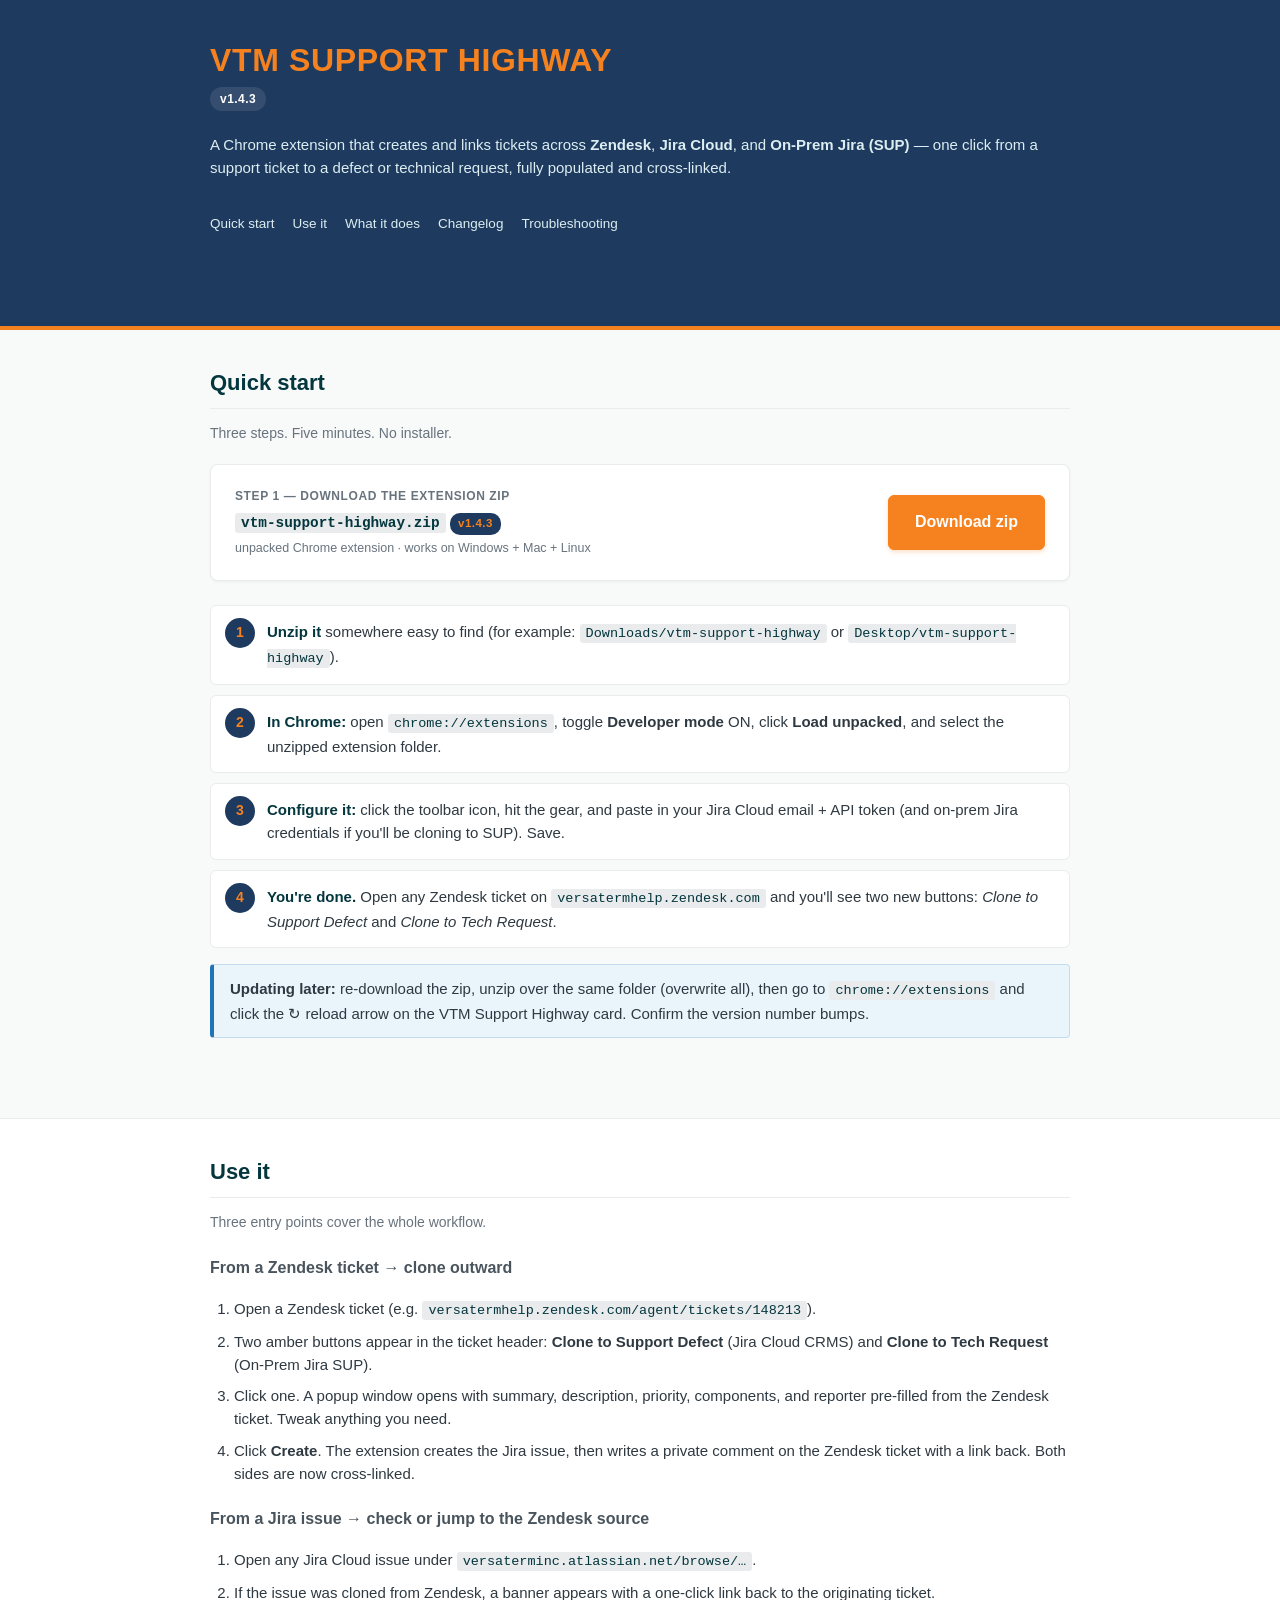
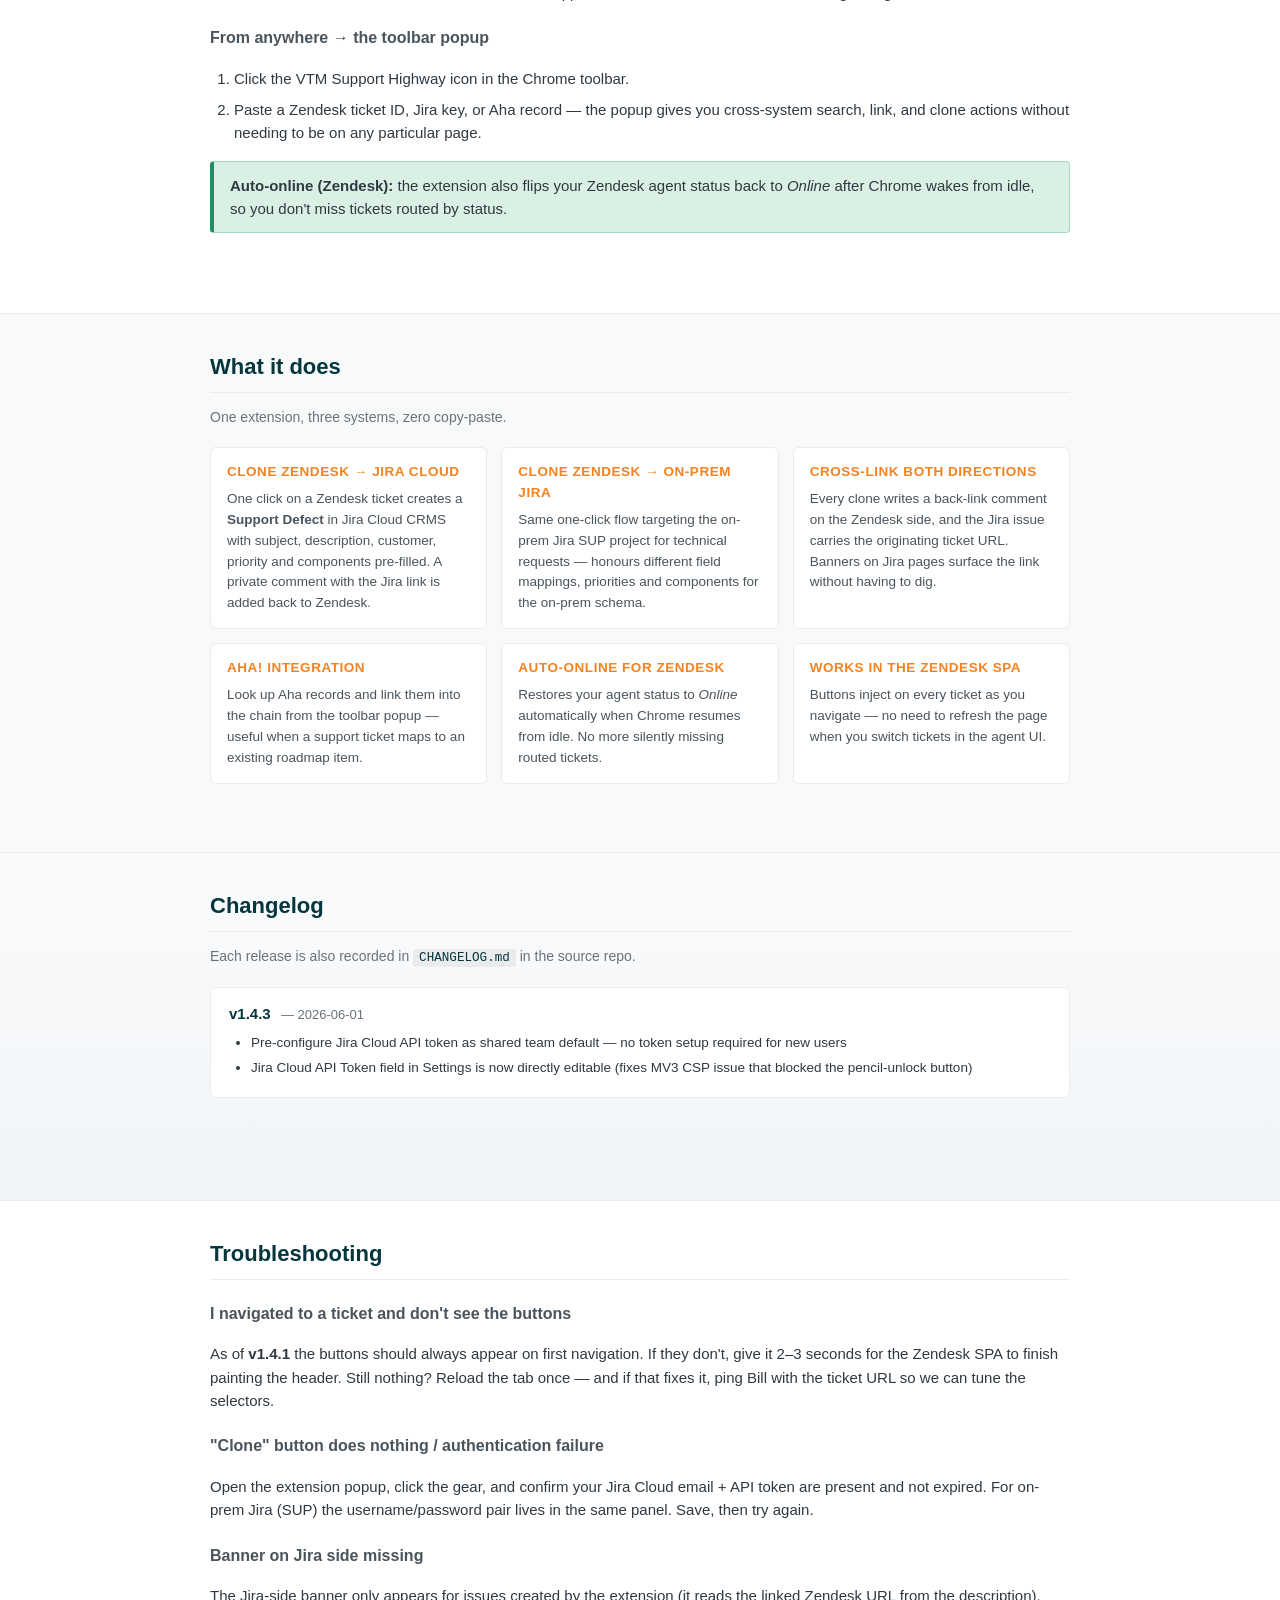
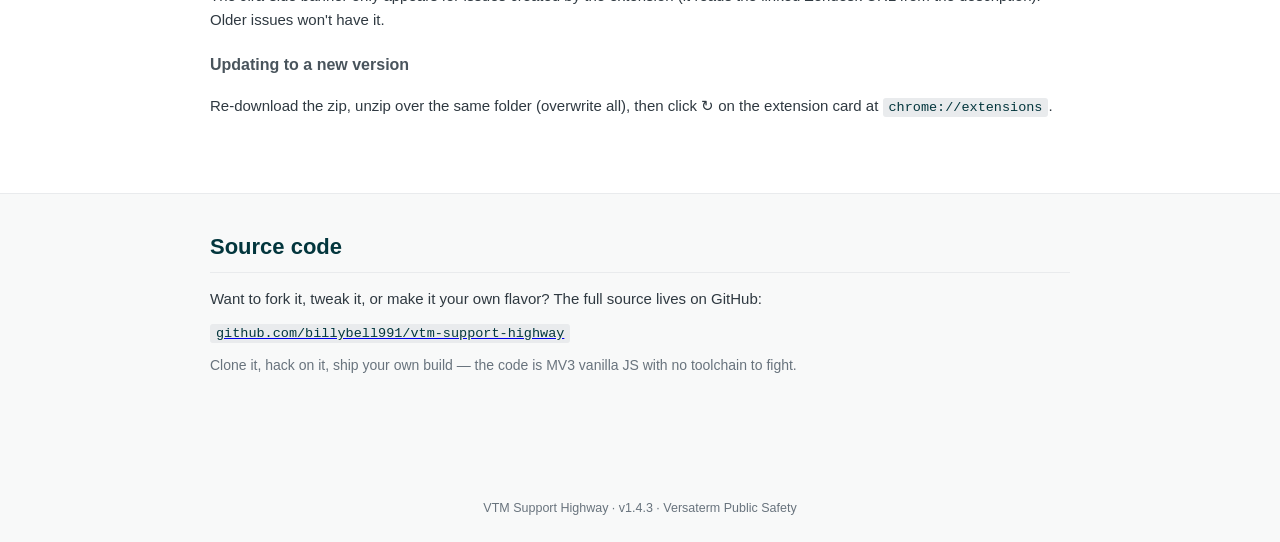
==== web/index.html @ 01868a0e "v1.4.3 — pre-configure shared Jira Cloud API token; fix settings CSP issue" ====
﻿<!doctype html>
<html lang="en">
<head>
  <meta charset="utf-8" />
  <title>VTM Support Highway &mdash; install &amp; usage</title>
  <meta name="viewport" content="width=device-width,initial-scale=1" />
  <link rel="icon" type="image/png" sizes="any" href="/versaterm-logo.png" />
  <link rel="apple-touch-icon" href="/versaterm-logo.png" />
  <style>
    :root {
      --kale-800:  #03363D;
      --kale-700:  #04444C;
      --kale-100:  #DCEEF1;
      --grey-100:  #F8F9F9;
      --grey-200:  #E9EBED;
      --grey-300:  #D8DCDE;
      --grey-600:  #68737D;
      --grey-700:  #49545C;
      --grey-800:  #2F3941;
      --blue-600:  #1F73B7;
      --blue-700:  #144A75;
      --crimson-600: #CC3340;
      --pistachio-600: #228F67;
      --lemon-600: #FFD424;
      --vt-navy:   #1E3A5F;
      --vt-amber:  #F5821F;
    }
    * { box-sizing: border-box; }
    html, body { margin: 0; padding: 0; }
    body {
      font: 15px/1.55 -apple-system, BlinkMacSystemFont, "Segoe UI", Roboto, sans-serif;
      color: var(--grey-800);
      background: var(--grey-100);
    }
    .wrap { max-width: 900px; margin: 0 auto; padding: 0 20px 60px; }
    header.hero {
      background: var(--vt-navy);
      color: #FFFFFF;
      padding: 36px 0 30px;
      border-bottom: 4px solid var(--vt-amber);
    }
    header.hero .wrap { display: flex; align-items: center; gap: 16px; flex-wrap: wrap; }
    header.hero .brand {
      display: block;
      width: 48px; height: auto;
      background: #FFFFFF;
      padding: 6px 8px;
      border-radius: 6px;
      box-shadow: 0 1px 3px rgba(0,0,0,0.2);
      flex: 0 0 auto;
    }
    header.hero h1 {
      margin: 0;
      font-size: 32px;
      letter-spacing: 0.02em;
      font-weight: 700;
      color: var(--vt-amber);
    }
    header.hero .sub { color: #DCEEF1; font-size: 15px; margin: 6px 0 0; width: 100%; }
    header.hero .version {
      display: inline-block;
      padding: 3px 10px;
      border-radius: 12px;
      background: rgba(255,255,255,0.10);
      color: #FFFFFF;
      font-size: 12px;
      font-weight: 600;
      letter-spacing: 0.04em;
    }
    header.hero .topnav { width: 100%; margin-top: 18px; display: flex; gap: 18px; font-size: 13.5px; flex-wrap: wrap; }
    header.hero .topnav a { color: #DCEEF1; text-decoration: none; border-bottom: 1px dashed transparent; }
    header.hero .topnav a:hover { border-bottom-color: var(--vt-amber); color: #FFF; }

    section.band { padding: 28px 0 4px; }
    section.band.alt { background: #FFFFFF; border-top: 1px solid var(--grey-200); border-bottom: 1px solid var(--grey-200); }
    section.band.deep {
      background: linear-gradient(180deg, #FAFBFC 0%, #F1F4F7 100%);
      border-top: 1px solid var(--grey-200);
      padding-bottom: 30px;
    }
    section .lede { color: var(--grey-600); font-size: 14px; margin: 4px 0 18px; }

    h2 {
      margin: 8px 0 14px;
      padding-bottom: 8px;
      border-bottom: 1px solid var(--grey-200);
      font-size: 22px;
      color: var(--kale-800);
      font-weight: 700;
    }
    h3 { margin-top: 22px; font-size: 16px; color: var(--grey-700); font-weight: 600; }
    h4 {
      margin: 16px 0 6px;
      font-size: 13.5px;
      color: var(--grey-700);
      font-weight: 700;
      letter-spacing: 0.04em;
      text-transform: uppercase;
    }
    p { margin: 10px 0; }
    ol, ul { padding-left: 24px; }
    li { margin: 8px 0; }

    code, kbd {
      background: var(--grey-200);
      padding: 2px 6px;
      border-radius: 3px;
      font-family: ui-monospace, "SF Mono", Consolas, monospace;
      font-size: 0.9em;
      color: var(--kale-800);
    }
    pre {
      background: var(--grey-800);
      color: #E9EBED;
      padding: 12px 14px;
      border-radius: 5px;
      font-family: ui-monospace, "SF Mono", Consolas, monospace;
      font-size: 12.5px;
      overflow-x: auto;
      line-height: 1.45;
    }

    .download-card {
      background: #FFFFFF;
      border: 1px solid var(--grey-200);
      border-radius: 8px;
      padding: 22px 24px;
      margin: 20px 0 24px;
      box-shadow: 0 1px 3px rgba(0,0,0,0.05);
      display: flex;
      align-items: center;
      justify-content: space-between;
      gap: 20px;
      flex-wrap: wrap;
    }
    .download-card .left .title { font-size: 12px; color: var(--grey-600); letter-spacing: 0.05em; text-transform: uppercase; font-weight: 700; margin: 0 0 4px; }
    .download-card .left .what { font-size: 16px; color: var(--grey-800); font-weight: 600; }
    .download-card .left .meta { font-size: 12.5px; color: var(--grey-600); margin-top: 4px; }
    .download {
      display: inline-block;
      padding: 14px 26px;
      background: var(--vt-amber);
      color: #FFFFFF;
      text-decoration: none;
      font-weight: 700;
      border-radius: 6px;
      font-size: 16px;
      border: 1px solid var(--vt-amber);
      box-shadow: 0 2px 4px rgba(245,130,31,0.25);
    }
    .download:hover { background: #E07512; border-color: #E07512; }

    .pill { display: inline-block; padding: 2px 8px; border-radius: 10px; background: var(--grey-200); color: var(--grey-700); font-size: 11.5px; font-weight: 600; letter-spacing: 0.04em; }
    .pill.green { background: #DBF0E5; color: var(--pistachio-600); }
    .pill.navy  { background: var(--vt-navy); color: var(--vt-amber); }

    .callout {
      background: #FFF8DC;
      border: 1px solid #F0D68A;
      border-left: 4px solid var(--lemon-600);
      padding: 12px 16px;
      border-radius: 4px;
      margin: 16px 0;
    }
    .callout.info { background: #EAF4FB; border-color: #C3DCEF; border-left-color: var(--blue-600); }
    .callout.success { background: #DBF0E5; border-color: #A6D8BD; border-left-color: var(--pistachio-600); }

    .steps { counter-reset: stp; list-style: none; padding: 0; margin: 12px 0; }
    .steps > li {
      counter-increment: stp;
      padding: 14px 16px 14px 56px;
      background: #FFFFFF;
      border: 1px solid var(--grey-200);
      border-radius: 6px;
      margin-bottom: 10px;
      position: relative;
    }
    .steps > li::before {
      content: counter(stp);
      position: absolute;
      left: 14px;
      top: 12px;
      width: 30px;
      height: 30px;
      border-radius: 50%;
      background: var(--vt-navy);
      color: var(--vt-amber);
      font-weight: 700;
      display: flex;
      align-items: center;
      justify-content: center;
      font-size: 14px;
    }
    .steps > li strong:first-child { font-size: 15px; color: var(--kale-800); }

    .features {
      display: grid;
      grid-template-columns: repeat(auto-fit, minmax(240px, 1fr));
      gap: 14px;
      margin: 14px 0 4px;
    }
    .feature {
      border: 1px solid var(--grey-200);
      border-radius: 6px;
      padding: 14px 16px;
      background: #FFFFFF;
    }
    .feature h4 { margin-top: 0; color: var(--vt-amber); }
    .feature p { font-size: 13.5px; margin: 6px 0 0; color: var(--grey-700); }

    /* Changelog */
    .release {
      background: #FFFFFF;
      border: 1px solid var(--grey-200);
      border-radius: 6px;
      padding: 14px 18px;
      margin: 12px 0;
    }
    .release h3 {
      margin: 0 0 8px;
      color: var(--kale-800);
      font-size: 15px;
      font-weight: 700;
    }
    .release h3 .date {
      color: var(--grey-600);
      font-weight: 500;
      font-size: 13px;
      margin-left: 6px;
    }
    .release ul { margin: 6px 0 0; padding-left: 22px; }
    .release li { margin: 4px 0; font-size: 13.5px; color: var(--grey-800); }

    footer { color: var(--grey-600); font-size: 12.5px; text-align: center; padding: 30px 20px; }
  </style>
</head>
<body>

<header class="hero">
  <div class="wrap">
    <img class="brand" src="/versaterm-logo.png" alt="Versaterm" onerror="this.style.display='none'" />
    <div>
      <h1>VTM SUPPORT HIGHWAY</h1>
      <span class="version" id="ver-pill">v1.4.3</span>
    </div>
    <p class="sub">A Chrome extension that creates and links tickets across <strong>Zendesk</strong>, <strong>Jira Cloud</strong>, and <strong>On-Prem Jira (SUP)</strong> &mdash; one click from a support ticket to a defect or technical request, fully populated and cross-linked.</p>
    <nav class="topnav">
      <a href="#quickstart">Quick start</a>
      <a href="#use">Use it</a>
      <a href="#features">What it does</a>
      <a href="#changelog">Changelog</a>
      <a href="#troubleshooting">Troubleshooting</a>
    </nav>
  </div>
</header>

<section class="band" id="quickstart">
  <div class="wrap">
    <h2>Quick start</h2>
    <p class="lede">Three steps. Five minutes. No installer.</p>

    <div class="download-card">
      <div class="left">
        <p class="title">Step 1 &mdash; Download the extension zip</p>
        <div class="what"><code id="zip-name">vtm-support-highway.zip</code> <span class="pill navy" id="ver-pill2">v1.4.3</span></div>
        <div class="meta">unpacked Chrome extension &middot; works on Windows + Mac + Linux</div>
      </div>
      <a class="download" href="vtm-support-highway.zip" id="dl-link">Download zip</a>
    </div>

    <ol class="steps">
      <li><strong>Unzip it</strong> somewhere easy to find (for example: <code>Downloads/vtm-support-highway</code> or <code>Desktop/vtm-support-highway</code>).</li>
      <li><strong>In Chrome:</strong> open <code>chrome://extensions</code>, toggle <strong>Developer mode</strong> ON, click <strong>Load unpacked</strong>, and select the unzipped extension folder.</li>
      <li><strong>Configure it:</strong> click the toolbar icon, hit the gear, and paste in your Jira Cloud email + API token (and on-prem Jira credentials if you'll be cloning to SUP). Save.</li>
      <li><strong>You're done.</strong> Open any Zendesk ticket on <code>versatermhelp.zendesk.com</code> and you'll see two new buttons: <em>Clone to Support Defect</em> and <em>Clone to Tech Request</em>.</li>
    </ol>

    <div class="callout info">
      <strong>Updating later:</strong> re-download the zip, unzip over the same folder (overwrite all), then go to <code>chrome://extensions</code> and click the &#x21BB; reload arrow on the VTM Support Highway card. Confirm the version number bumps.
    </div>
  </div>
</section>

<section class="band alt" id="use">
  <div class="wrap">
    <h2>Use it</h2>
    <p class="lede">Three entry points cover the whole workflow.</p>

    <h3>From a Zendesk ticket &rarr; clone outward</h3>
    <ol>
      <li>Open a Zendesk ticket (e.g. <code>versatermhelp.zendesk.com/agent/tickets/148213</code>).</li>
      <li>Two amber buttons appear in the ticket header: <strong>Clone to Support Defect</strong> (Jira Cloud CRMS) and <strong>Clone to Tech Request</strong> (On-Prem Jira SUP).</li>
      <li>Click one. A popup window opens with summary, description, priority, components, and reporter pre-filled from the Zendesk ticket. Tweak anything you need.</li>
      <li>Click <strong>Create</strong>. The extension creates the Jira issue, then writes a private comment on the Zendesk ticket with a link back. Both sides are now cross-linked.</li>
    </ol>

    <h3>From a Jira issue &rarr; check or jump to the Zendesk source</h3>
    <ol>
      <li>Open any Jira Cloud issue under <code>versaterminc.atlassian.net/browse/&hellip;</code>.</li>
      <li>If the issue was cloned from Zendesk, a banner appears with a one-click link back to the originating ticket.</li>
    </ol>

    <h3>From anywhere &rarr; the toolbar popup</h3>
    <ol>
      <li>Click the VTM Support Highway icon in the Chrome toolbar.</li>
      <li>Paste a Zendesk ticket ID, Jira key, or Aha record &mdash; the popup gives you cross-system search, link, and clone actions without needing to be on any particular page.</li>
    </ol>

    <div class="callout success">
      <strong>Auto-online (Zendesk):</strong> the extension also flips your Zendesk agent status back to <em>Online</em> after Chrome wakes from idle, so you don't miss tickets routed by status.
    </div>
  </div>
</section>

<section class="band" id="features">
  <div class="wrap">
    <h2>What it does</h2>
    <p class="lede">One extension, three systems, zero copy-paste.</p>

    <div class="features">
      <div class="feature">
        <h4>Clone Zendesk &rarr; Jira Cloud</h4>
        <p>One click on a Zendesk ticket creates a <strong>Support Defect</strong> in Jira Cloud CRMS with subject, description, customer, priority and components pre-filled. A private comment with the Jira link is added back to Zendesk.</p>
      </div>
      <div class="feature">
        <h4>Clone Zendesk &rarr; On-Prem Jira</h4>
        <p>Same one-click flow targeting the on-prem Jira SUP project for technical requests &mdash; honours different field mappings, priorities and components for the on-prem schema.</p>
      </div>
      <div class="feature">
        <h4>Cross-link both directions</h4>
        <p>Every clone writes a back-link comment on the Zendesk side, and the Jira issue carries the originating ticket URL. Banners on Jira pages surface the link without having to dig.</p>
      </div>
      <div class="feature">
        <h4>Aha! integration</h4>
        <p>Look up Aha records and link them into the chain from the toolbar popup &mdash; useful when a support ticket maps to an existing roadmap item.</p>
      </div>
      <div class="feature">
        <h4>Auto-online for Zendesk</h4>
        <p>Restores your agent status to <em>Online</em> automatically when Chrome resumes from idle. No more silently missing routed tickets.</p>
      </div>
      <div class="feature">
        <h4>Works in the Zendesk SPA</h4>
        <p>Buttons inject on every ticket as you navigate &mdash; no need to refresh the page when you switch tickets in the agent UI.</p>
      </div>
    </div>
  </div>
</section>

<section class="band deep" id="changelog">
  <div class="wrap">
    <h2>Changelog</h2>
    <p class="lede">Each release is also recorded in <code>CHANGELOG.md</code> in the source repo.</p>
    <!-- CHANGELOG:START -->
<article class="release"><h3>v1.4.3 <span class="date">— 2026-06-01</span></h3><ul><li>Pre-configure Jira Cloud API token as shared team default — no token setup required for new users</li>
<li>Jira Cloud API Token field in Settings is now directly editable (fixes MV3 CSP issue that blocked the pencil-unlock button)</li></ul></article>
<!-- CHANGELOG:END -->
  </div>
</section>

<section class="band alt" id="troubleshooting">
  <div class="wrap">
    <h2>Troubleshooting</h2>

    <h3>I navigated to a ticket and don't see the buttons</h3>
    <p>As of <strong>v1.4.1</strong> the buttons should always appear on first navigation. If they don't, give it 2&ndash;3 seconds for the Zendesk SPA to finish painting the header. Still nothing? Reload the tab once &mdash; and if that fixes it, ping Bill with the ticket URL so we can tune the selectors.</p>

    <h3>"Clone" button does nothing / authentication failure</h3>
    <p>Open the extension popup, click the gear, and confirm your Jira Cloud email + API token are present and not expired. For on-prem Jira (SUP) the username/password pair lives in the same panel. Save, then try again.</p>

    <h3>Banner on Jira side missing</h3>
    <p>The Jira-side banner only appears for issues created by the extension (it reads the linked Zendesk URL from the description). Older issues won't have it.</p>

    <h3>Updating to a new version</h3>
    <p>Re-download the zip, unzip over the same folder (overwrite all), then click &#x21BB; on the extension card at <code>chrome://extensions</code>.</p>
  </div>
</section>

<section class="band" id="source">
  <div class="wrap">
    <h2>Source code</h2>
    <p>Want to fork it, tweak it, or make it your own flavor? The full source lives on GitHub:</p>
    <p><a href="https://github.com/billybell991/vtm-support-highway" target="_blank" rel="noopener"><code>github.com/billybell991/vtm-support-highway</code></a></p>
    <p class="lede" style="font-size:14px">Clone it, hack on it, ship your own build &mdash; the code is MV3 vanilla JS with no toolchain to fight.</p>
  </div>
</section>

<footer>
  <p>VTM Support Highway &middot; <span id="ver-pill3">v1.4.3</span> &middot; Versaterm Public Safety</p>
</footer>

</body>
</html>
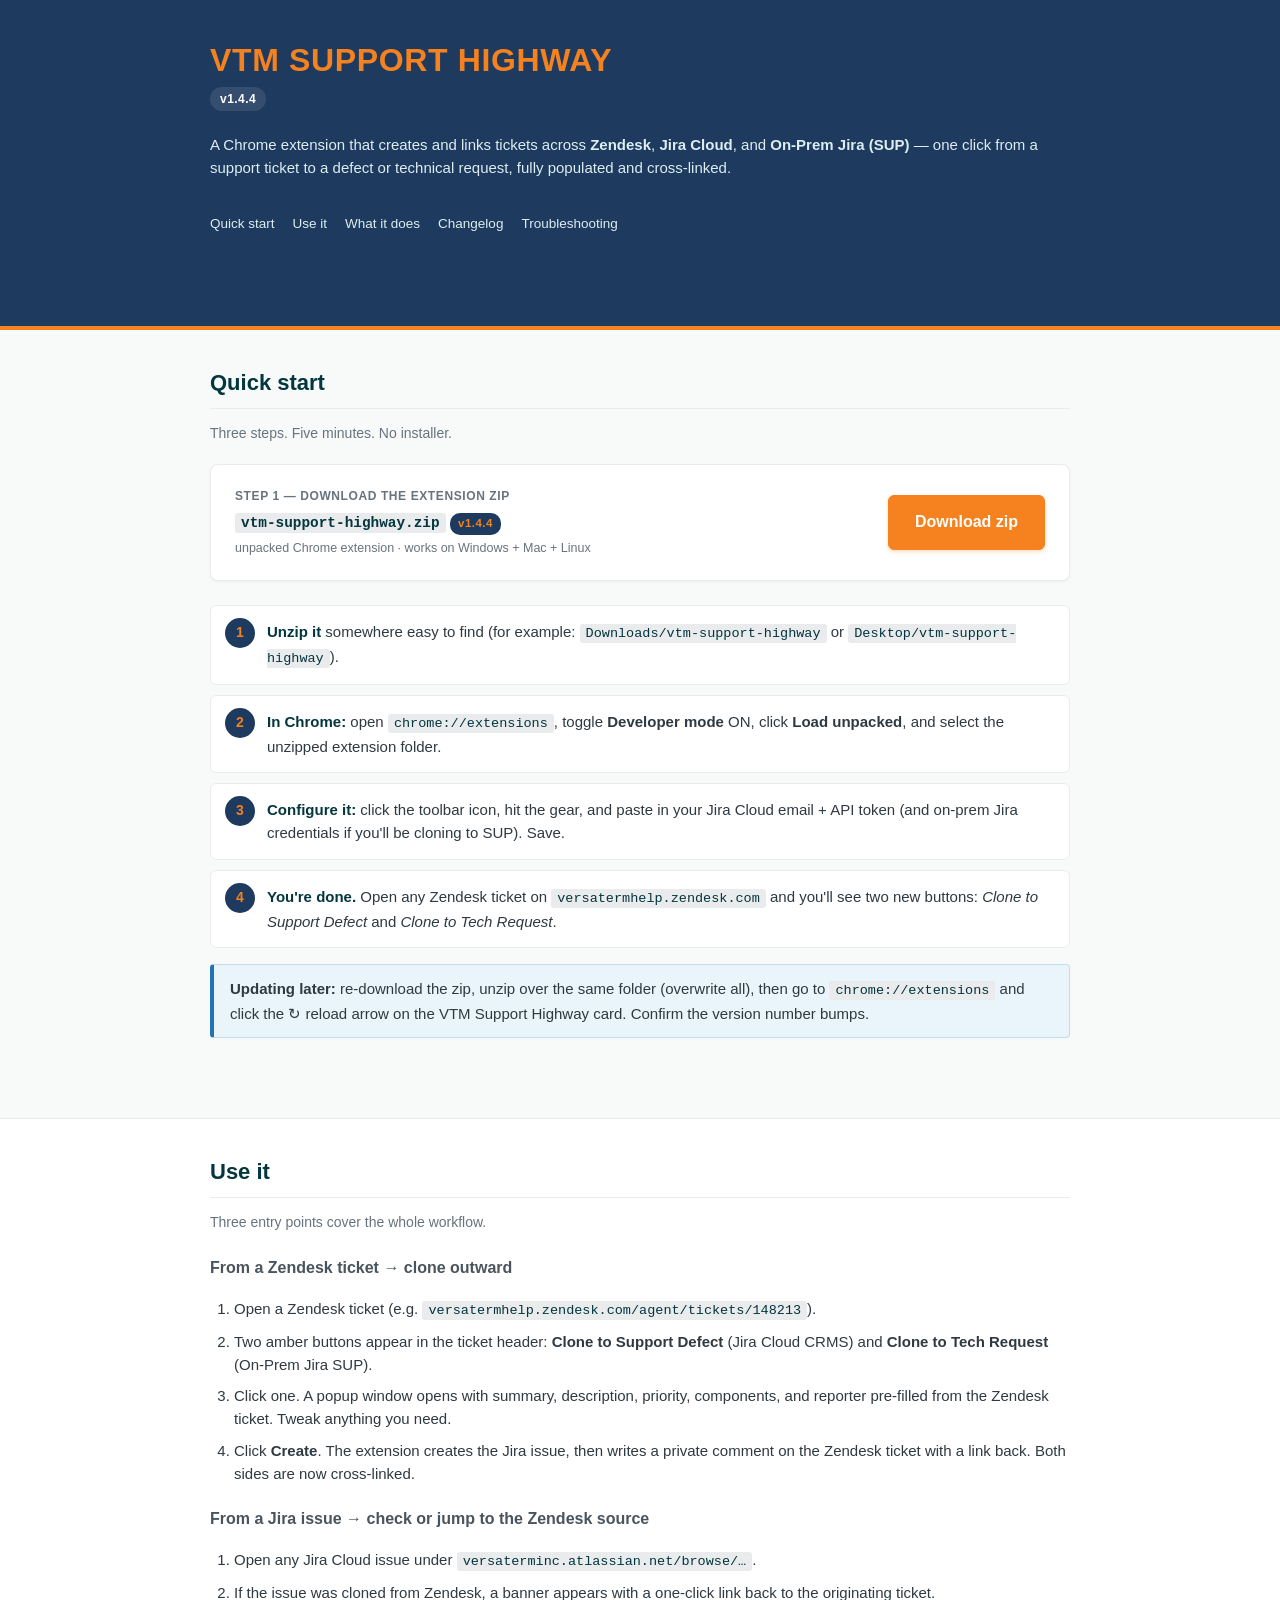
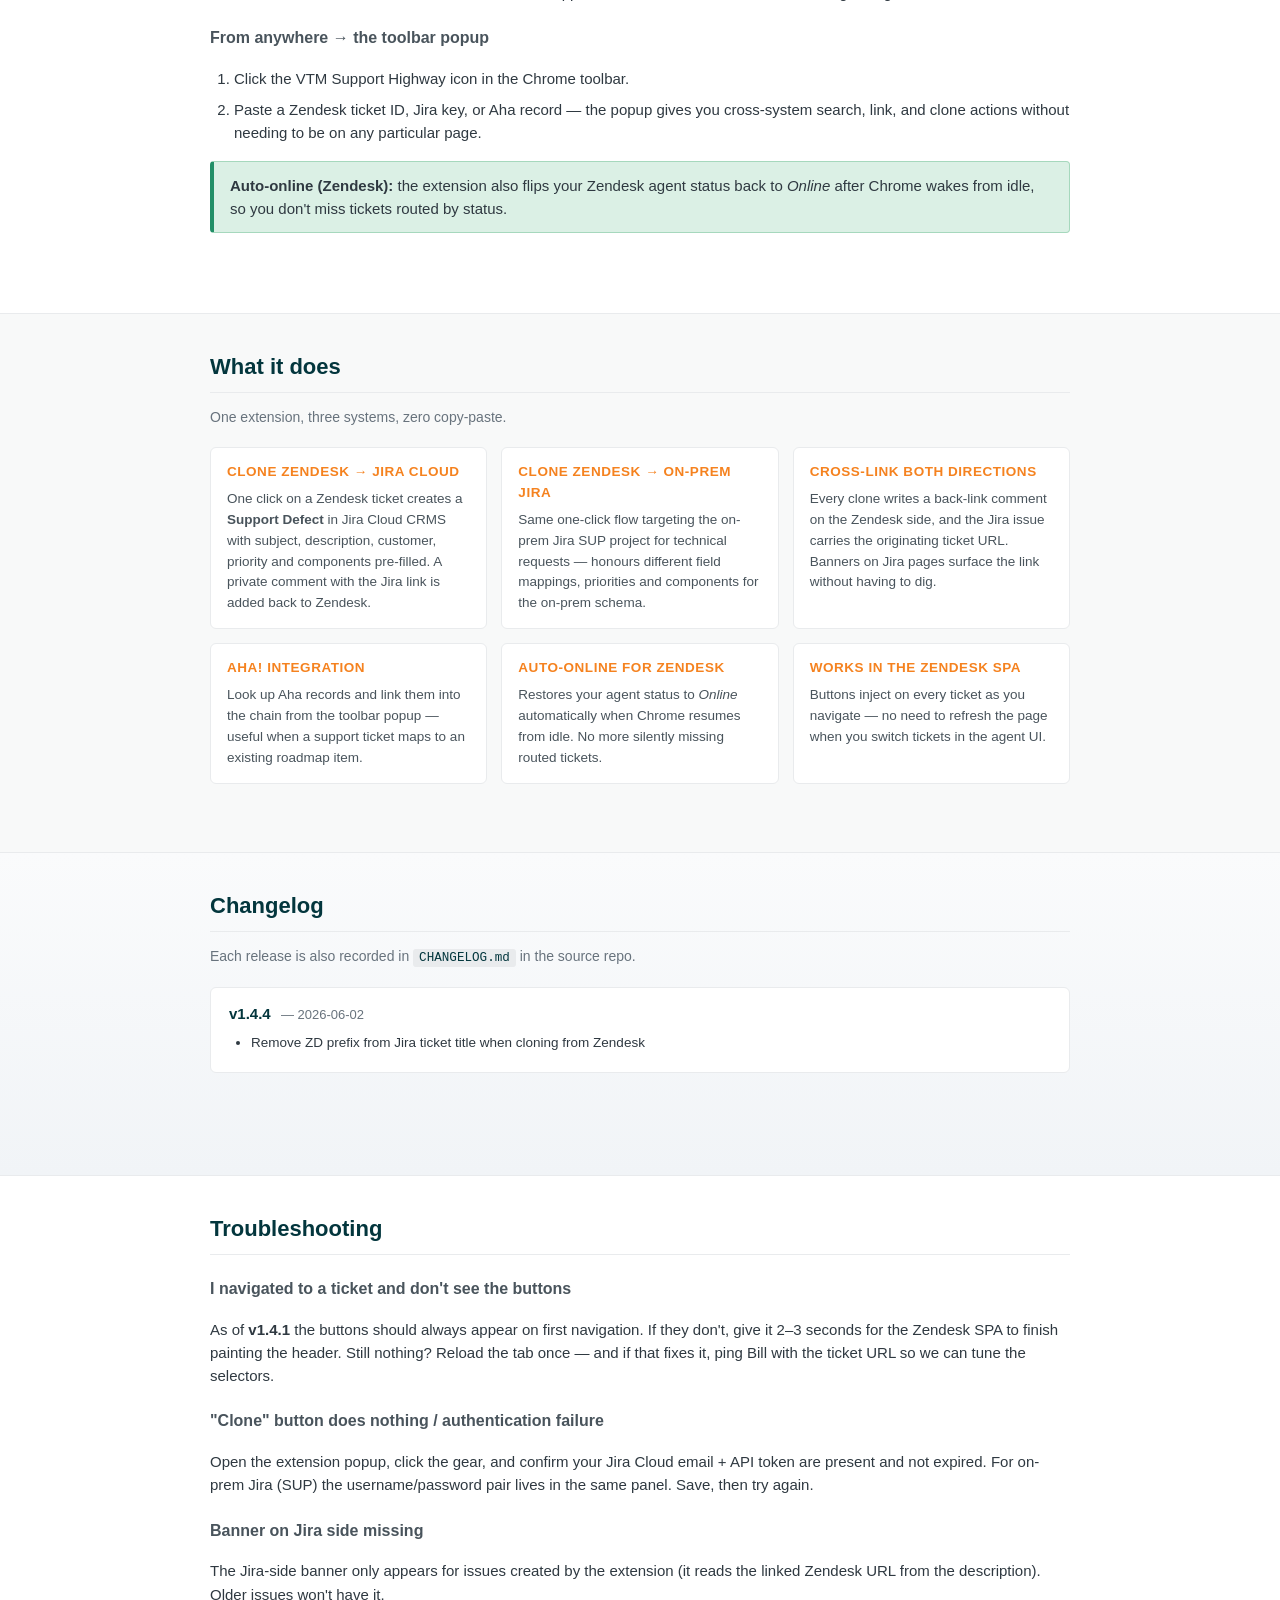
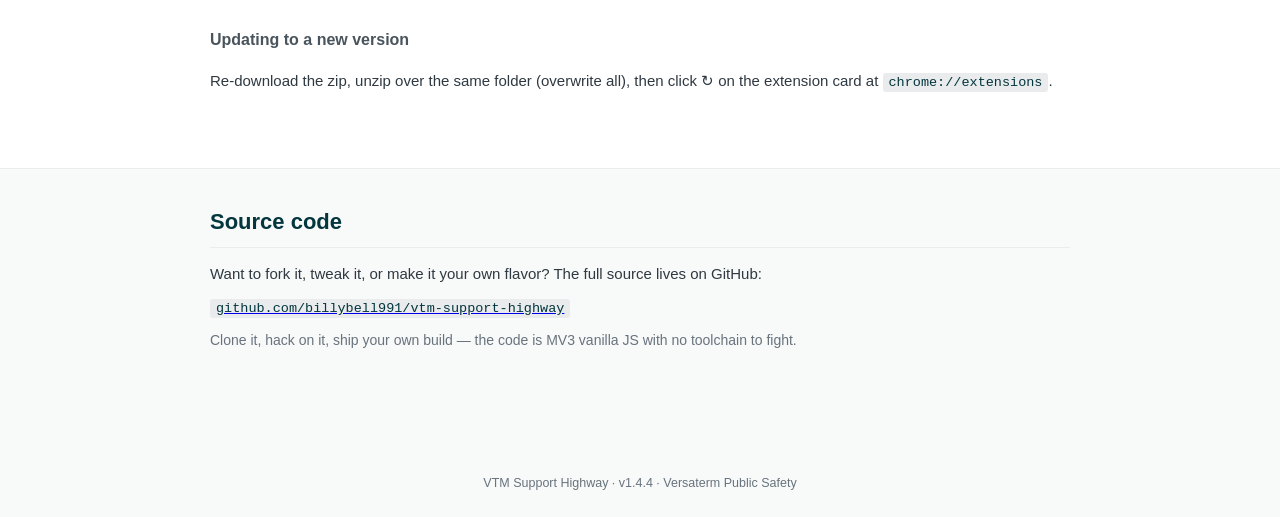
==== commit 85b95bb1: "v1.4.5 — fix settings.js syntax error; add startup log + build-time syntax gate settings.js: missing" ====
--- a/web/index.html
+++ b/web/index.html
@@ -241,7 +241,7 @@
     <img class="brand" src="/versaterm-logo.png" alt="Versaterm" onerror="this.style.display='none'" />
     <div>
       <h1>VTM SUPPORT HIGHWAY</h1>
-      <span class="version" id="ver-pill">v1.4.3</span>
+      <span class="version" id="ver-pill">v1.4.4</span>
     </div>
     <p class="sub">A Chrome extension that creates and links tickets across <strong>Zendesk</strong>, <strong>Jira Cloud</strong>, and <strong>On-Prem Jira (SUP)</strong> &mdash; one click from a support ticket to a defect or technical request, fully populated and cross-linked.</p>
     <nav class="topnav">
@@ -262,7 +262,7 @@
     <div class="download-card">
       <div class="left">
         <p class="title">Step 1 &mdash; Download the extension zip</p>
-        <div class="what"><code id="zip-name">vtm-support-highway.zip</code> <span class="pill navy" id="ver-pill2">v1.4.3</span></div>
+        <div class="what"><code id="zip-name">vtm-support-highway.zip</code> <span class="pill navy" id="ver-pill2">v1.4.4</span></div>
         <div class="meta">unpacked Chrome extension &middot; works on Windows + Mac + Linux</div>
       </div>
       <a class="download" href="vtm-support-highway.zip" id="dl-link">Download zip</a>
@@ -351,8 +351,7 @@
     <h2>Changelog</h2>
     <p class="lede">Each release is also recorded in <code>CHANGELOG.md</code> in the source repo.</p>
     <!-- CHANGELOG:START -->
-<article class="release"><h3>v1.4.3 <span class="date">— 2026-06-01</span></h3><ul><li>Pre-configure Jira Cloud API token as shared team default — no token setup required for new users</li>
-<li>Jira Cloud API Token field in Settings is now directly editable (fixes MV3 CSP issue that blocked the pencil-unlock button)</li></ul></article>
+<article class="release"><h3>v1.4.4 <span class="date">— 2026-06-02</span></h3><ul><li>Remove ZD prefix from Jira ticket title when cloning from Zendesk</li></ul></article>
 <!-- CHANGELOG:END -->
   </div>
 </section>
@@ -385,7 +384,7 @@
 </section>
 
 <footer>
-  <p>VTM Support Highway &middot; <span id="ver-pill3">v1.4.3</span> &middot; Versaterm Public Safety</p>
+  <p>VTM Support Highway &middot; <span id="ver-pill3">v1.4.4</span> &middot; Versaterm Public Safety</p>
 </footer>
 
 </body>
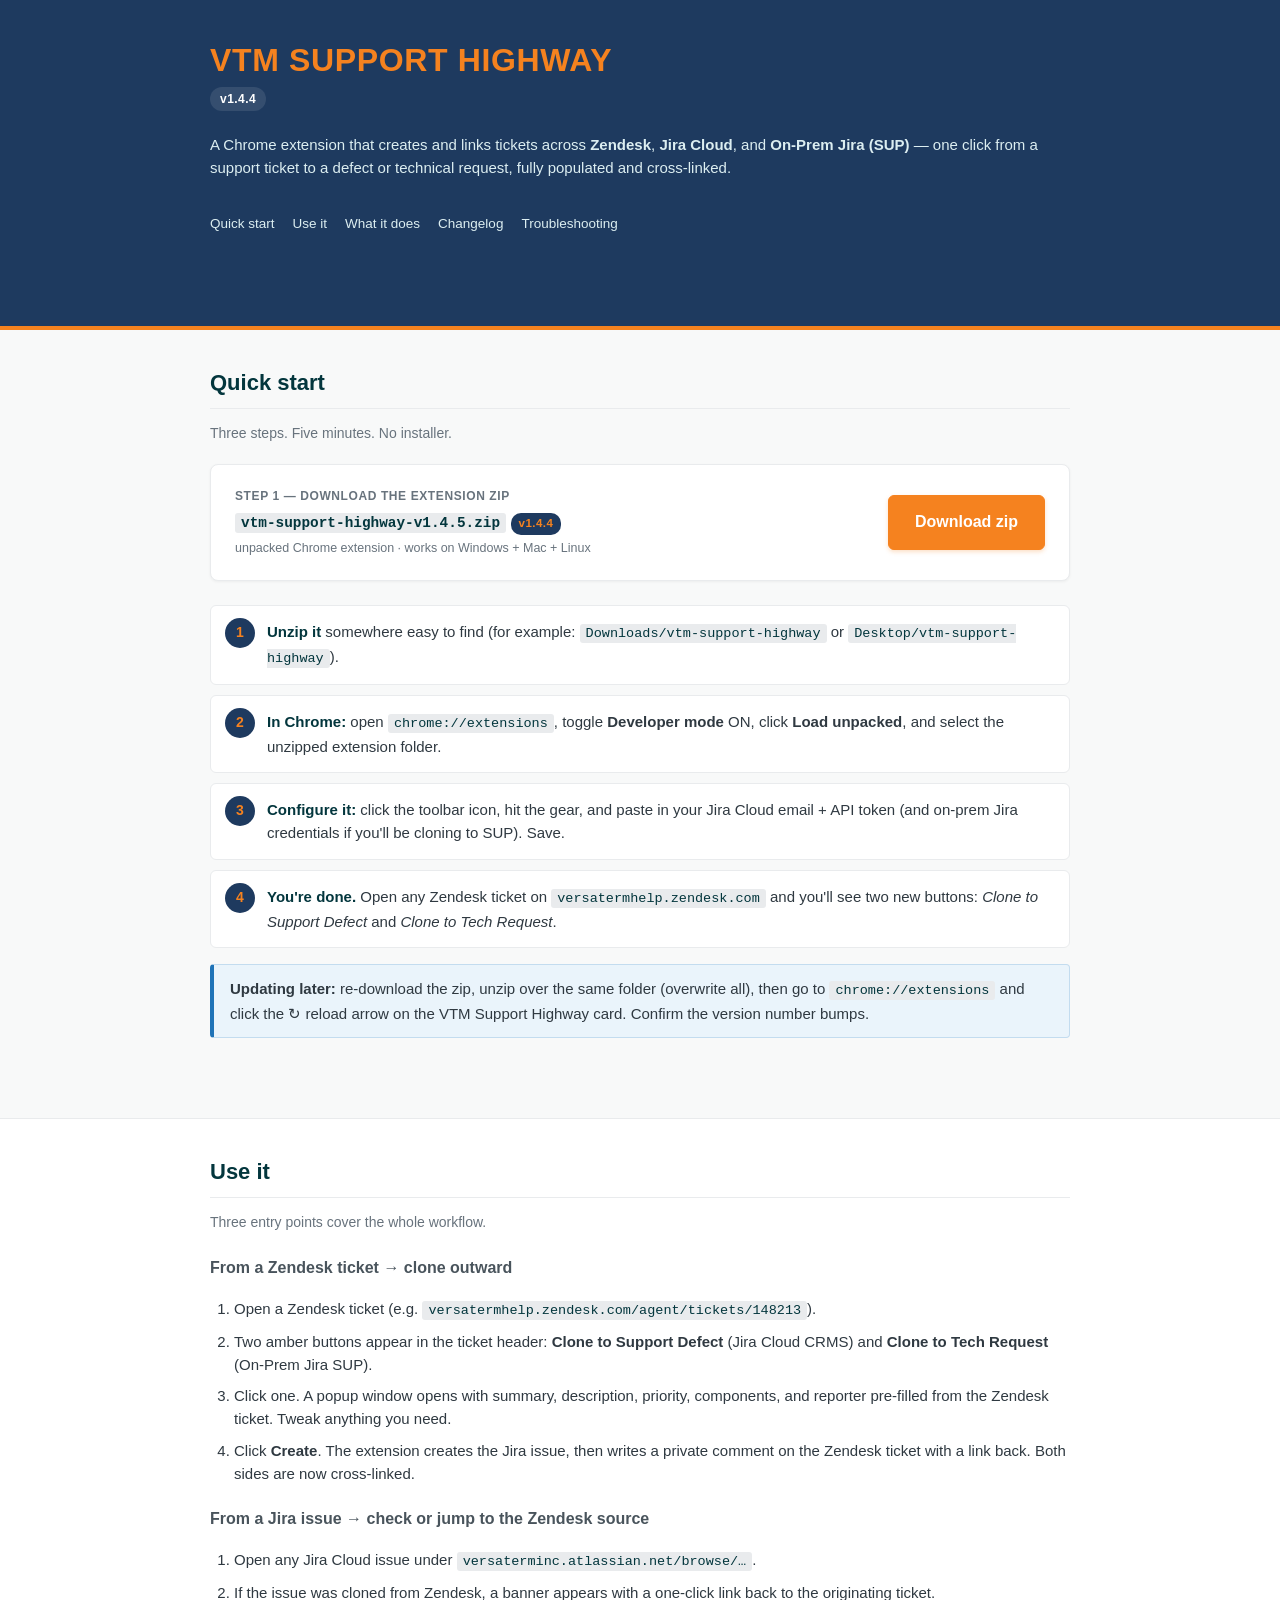
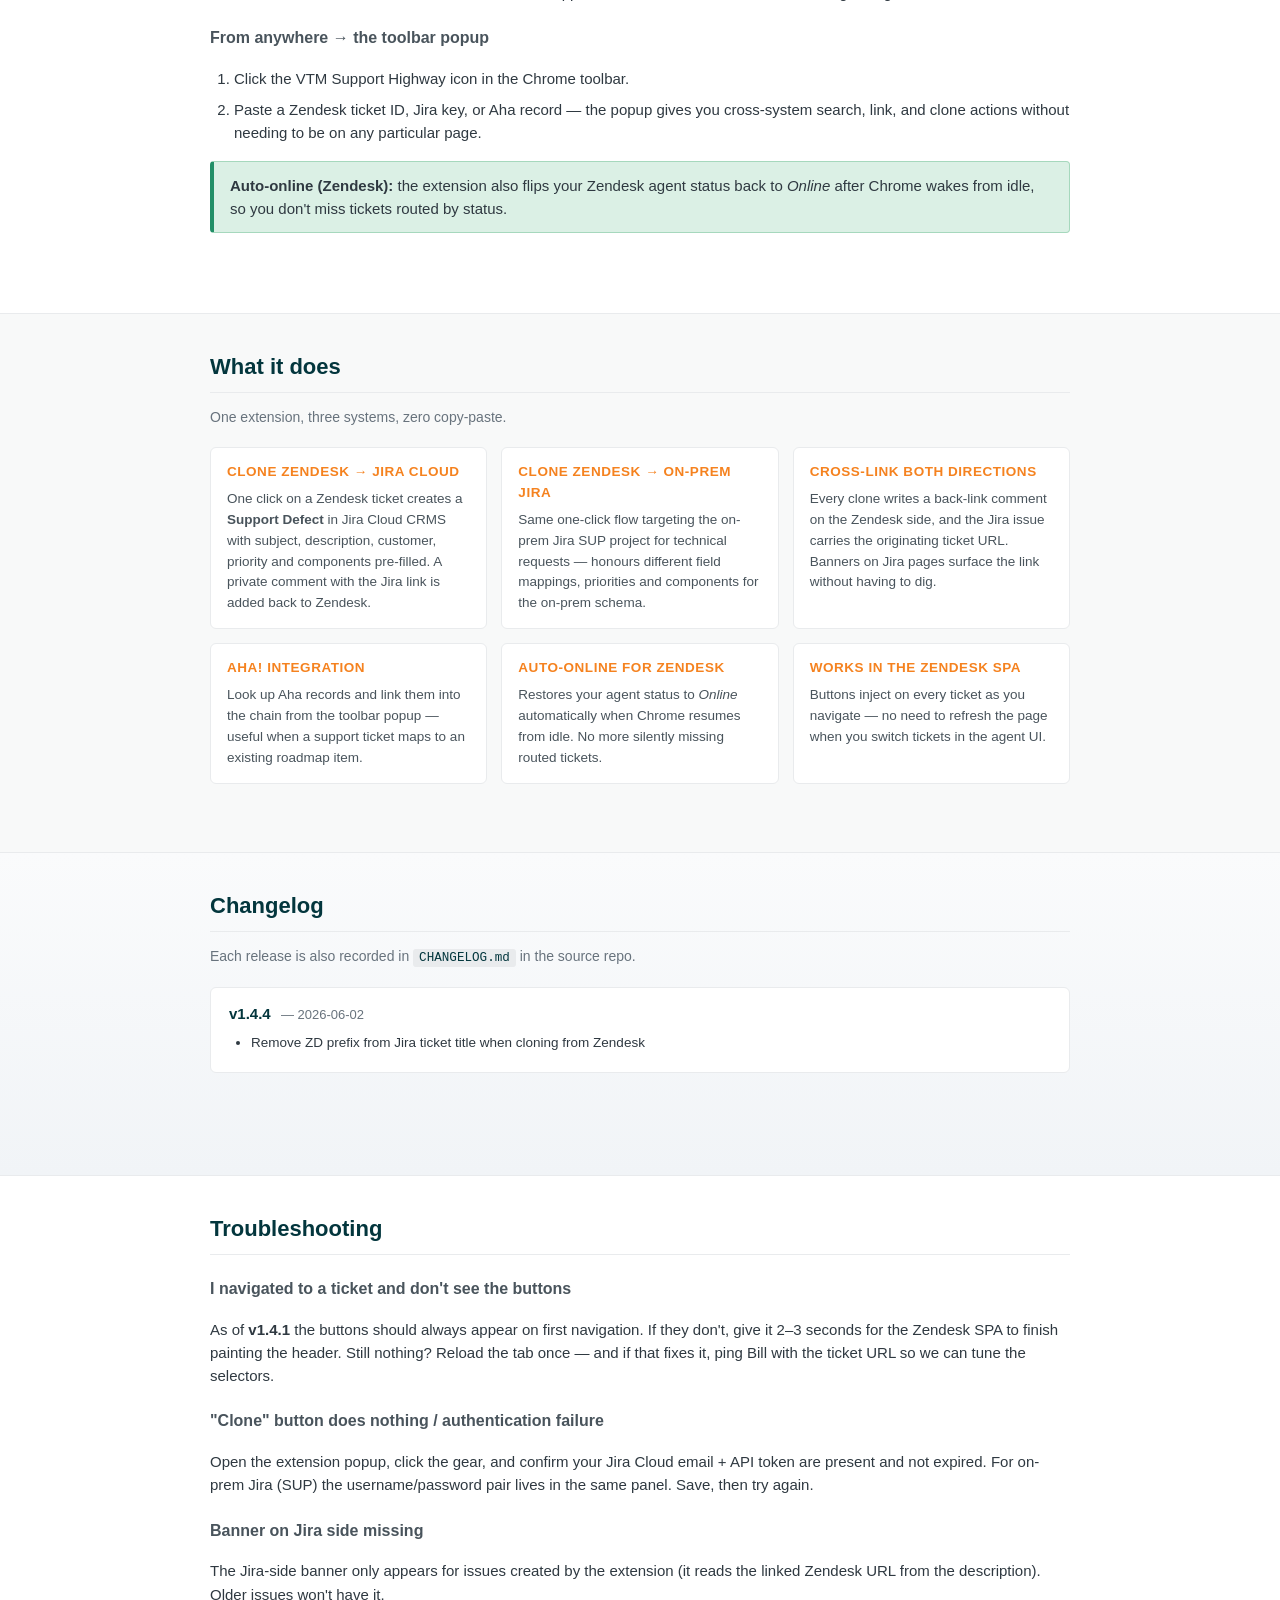
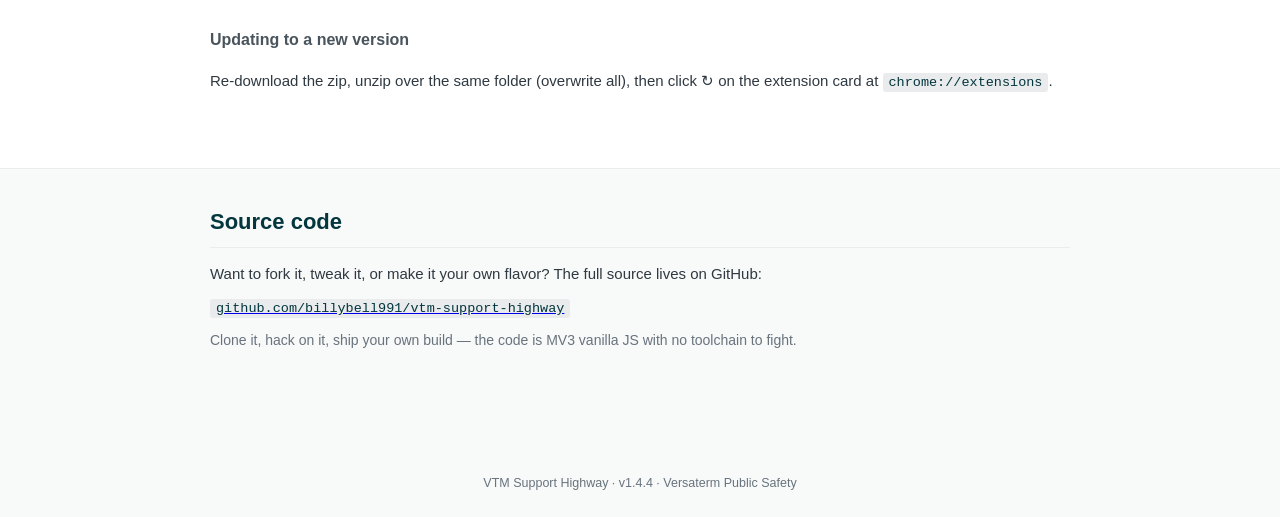
==== commit ea405916: "Hard rule: zip filename must include version number build-zip.ps1: output zip as vtm-support-highway" ====
--- a/web/index.html
+++ b/web/index.html
@@ -1,392 +1,392 @@
-﻿<!doctype html>
-<html lang="en">
-<head>
-  <meta charset="utf-8" />
-  <title>VTM Support Highway &mdash; install &amp; usage</title>
-  <meta name="viewport" content="width=device-width,initial-scale=1" />
-  <link rel="icon" type="image/png" sizes="any" href="/versaterm-logo.png" />
-  <link rel="apple-touch-icon" href="/versaterm-logo.png" />
-  <style>
-    :root {
-      --kale-800:  #03363D;
-      --kale-700:  #04444C;
-      --kale-100:  #DCEEF1;
-      --grey-100:  #F8F9F9;
-      --grey-200:  #E9EBED;
-      --grey-300:  #D8DCDE;
-      --grey-600:  #68737D;
-      --grey-700:  #49545C;
-      --grey-800:  #2F3941;
-      --blue-600:  #1F73B7;
-      --blue-700:  #144A75;
-      --crimson-600: #CC3340;
-      --pistachio-600: #228F67;
-      --lemon-600: #FFD424;
-      --vt-navy:   #1E3A5F;
-      --vt-amber:  #F5821F;
-    }
-    * { box-sizing: border-box; }
-    html, body { margin: 0; padding: 0; }
-    body {
-      font: 15px/1.55 -apple-system, BlinkMacSystemFont, "Segoe UI", Roboto, sans-serif;
-      color: var(--grey-800);
-      background: var(--grey-100);
-    }
-    .wrap { max-width: 900px; margin: 0 auto; padding: 0 20px 60px; }
-    header.hero {
-      background: var(--vt-navy);
-      color: #FFFFFF;
-      padding: 36px 0 30px;
-      border-bottom: 4px solid var(--vt-amber);
-    }
-    header.hero .wrap { display: flex; align-items: center; gap: 16px; flex-wrap: wrap; }
-    header.hero .brand {
-      display: block;
-      width: 48px; height: auto;
-      background: #FFFFFF;
-      padding: 6px 8px;
-      border-radius: 6px;
-      box-shadow: 0 1px 3px rgba(0,0,0,0.2);
-      flex: 0 0 auto;
-    }
-    header.hero h1 {
-      margin: 0;
-      font-size: 32px;
-      letter-spacing: 0.02em;
-      font-weight: 700;
-      color: var(--vt-amber);
-    }
-    header.hero .sub { color: #DCEEF1; font-size: 15px; margin: 6px 0 0; width: 100%; }
-    header.hero .version {
-      display: inline-block;
-      padding: 3px 10px;
-      border-radius: 12px;
-      background: rgba(255,255,255,0.10);
-      color: #FFFFFF;
-      font-size: 12px;
-      font-weight: 600;
-      letter-spacing: 0.04em;
-    }
-    header.hero .topnav { width: 100%; margin-top: 18px; display: flex; gap: 18px; font-size: 13.5px; flex-wrap: wrap; }
-    header.hero .topnav a { color: #DCEEF1; text-decoration: none; border-bottom: 1px dashed transparent; }
-    header.hero .topnav a:hover { border-bottom-color: var(--vt-amber); color: #FFF; }
-
-    section.band { padding: 28px 0 4px; }
-    section.band.alt { background: #FFFFFF; border-top: 1px solid var(--grey-200); border-bottom: 1px solid var(--grey-200); }
-    section.band.deep {
-      background: linear-gradient(180deg, #FAFBFC 0%, #F1F4F7 100%);
-      border-top: 1px solid var(--grey-200);
-      padding-bottom: 30px;
-    }
-    section .lede { color: var(--grey-600); font-size: 14px; margin: 4px 0 18px; }
-
-    h2 {
-      margin: 8px 0 14px;
-      padding-bottom: 8px;
-      border-bottom: 1px solid var(--grey-200);
-      font-size: 22px;
-      color: var(--kale-800);
-      font-weight: 700;
-    }
-    h3 { margin-top: 22px; font-size: 16px; color: var(--grey-700); font-weight: 600; }
-    h4 {
-      margin: 16px 0 6px;
-      font-size: 13.5px;
-      color: var(--grey-700);
-      font-weight: 700;
-      letter-spacing: 0.04em;
-      text-transform: uppercase;
-    }
-    p { margin: 10px 0; }
-    ol, ul { padding-left: 24px; }
-    li { margin: 8px 0; }
-
-    code, kbd {
-      background: var(--grey-200);
-      padding: 2px 6px;
-      border-radius: 3px;
-      font-family: ui-monospace, "SF Mono", Consolas, monospace;
-      font-size: 0.9em;
-      color: var(--kale-800);
-    }
-    pre {
-      background: var(--grey-800);
-      color: #E9EBED;
-      padding: 12px 14px;
-      border-radius: 5px;
-      font-family: ui-monospace, "SF Mono", Consolas, monospace;
-      font-size: 12.5px;
-      overflow-x: auto;
-      line-height: 1.45;
-    }
-
-    .download-card {
-      background: #FFFFFF;
-      border: 1px solid var(--grey-200);
-      border-radius: 8px;
-      padding: 22px 24px;
-      margin: 20px 0 24px;
-      box-shadow: 0 1px 3px rgba(0,0,0,0.05);
-      display: flex;
-      align-items: center;
-      justify-content: space-between;
-      gap: 20px;
-      flex-wrap: wrap;
-    }
-    .download-card .left .title { font-size: 12px; color: var(--grey-600); letter-spacing: 0.05em; text-transform: uppercase; font-weight: 700; margin: 0 0 4px; }
-    .download-card .left .what { font-size: 16px; color: var(--grey-800); font-weight: 600; }
-    .download-card .left .meta { font-size: 12.5px; color: var(--grey-600); margin-top: 4px; }
-    .download {
-      display: inline-block;
-      padding: 14px 26px;
-      background: var(--vt-amber);
-      color: #FFFFFF;
-      text-decoration: none;
-      font-weight: 700;
-      border-radius: 6px;
-      font-size: 16px;
-      border: 1px solid var(--vt-amber);
-      box-shadow: 0 2px 4px rgba(245,130,31,0.25);
-    }
-    .download:hover { background: #E07512; border-color: #E07512; }
-
-    .pill { display: inline-block; padding: 2px 8px; border-radius: 10px; background: var(--grey-200); color: var(--grey-700); font-size: 11.5px; font-weight: 600; letter-spacing: 0.04em; }
-    .pill.green { background: #DBF0E5; color: var(--pistachio-600); }
-    .pill.navy  { background: var(--vt-navy); color: var(--vt-amber); }
-
-    .callout {
-      background: #FFF8DC;
-      border: 1px solid #F0D68A;
-      border-left: 4px solid var(--lemon-600);
-      padding: 12px 16px;
-      border-radius: 4px;
-      margin: 16px 0;
-    }
-    .callout.info { background: #EAF4FB; border-color: #C3DCEF; border-left-color: var(--blue-600); }
-    .callout.success { background: #DBF0E5; border-color: #A6D8BD; border-left-color: var(--pistachio-600); }
-
-    .steps { counter-reset: stp; list-style: none; padding: 0; margin: 12px 0; }
-    .steps > li {
-      counter-increment: stp;
-      padding: 14px 16px 14px 56px;
-      background: #FFFFFF;
-      border: 1px solid var(--grey-200);
-      border-radius: 6px;
-      margin-bottom: 10px;
-      position: relative;
-    }
-    .steps > li::before {
-      content: counter(stp);
-      position: absolute;
-      left: 14px;
-      top: 12px;
-      width: 30px;
-      height: 30px;
-      border-radius: 50%;
-      background: var(--vt-navy);
-      color: var(--vt-amber);
-      font-weight: 700;
-      display: flex;
-      align-items: center;
-      justify-content: center;
-      font-size: 14px;
-    }
-    .steps > li strong:first-child { font-size: 15px; color: var(--kale-800); }
-
-    .features {
-      display: grid;
-      grid-template-columns: repeat(auto-fit, minmax(240px, 1fr));
-      gap: 14px;
-      margin: 14px 0 4px;
-    }
-    .feature {
-      border: 1px solid var(--grey-200);
-      border-radius: 6px;
-      padding: 14px 16px;
-      background: #FFFFFF;
-    }
-    .feature h4 { margin-top: 0; color: var(--vt-amber); }
-    .feature p { font-size: 13.5px; margin: 6px 0 0; color: var(--grey-700); }
-
-    /* Changelog */
-    .release {
-      background: #FFFFFF;
-      border: 1px solid var(--grey-200);
-      border-radius: 6px;
-      padding: 14px 18px;
-      margin: 12px 0;
-    }
-    .release h3 {
-      margin: 0 0 8px;
-      color: var(--kale-800);
-      font-size: 15px;
-      font-weight: 700;
-    }
-    .release h3 .date {
-      color: var(--grey-600);
-      font-weight: 500;
-      font-size: 13px;
-      margin-left: 6px;
-    }
-    .release ul { margin: 6px 0 0; padding-left: 22px; }
-    .release li { margin: 4px 0; font-size: 13.5px; color: var(--grey-800); }
-
-    footer { color: var(--grey-600); font-size: 12.5px; text-align: center; padding: 30px 20px; }
-  </style>
-</head>
-<body>
-
-<header class="hero">
-  <div class="wrap">
-    <img class="brand" src="/versaterm-logo.png" alt="Versaterm" onerror="this.style.display='none'" />
-    <div>
-      <h1>VTM SUPPORT HIGHWAY</h1>
-      <span class="version" id="ver-pill">v1.4.4</span>
-    </div>
-    <p class="sub">A Chrome extension that creates and links tickets across <strong>Zendesk</strong>, <strong>Jira Cloud</strong>, and <strong>On-Prem Jira (SUP)</strong> &mdash; one click from a support ticket to a defect or technical request, fully populated and cross-linked.</p>
-    <nav class="topnav">
-      <a href="#quickstart">Quick start</a>
-      <a href="#use">Use it</a>
-      <a href="#features">What it does</a>
-      <a href="#changelog">Changelog</a>
-      <a href="#troubleshooting">Troubleshooting</a>
-    </nav>
-  </div>
-</header>
-
-<section class="band" id="quickstart">
-  <div class="wrap">
-    <h2>Quick start</h2>
-    <p class="lede">Three steps. Five minutes. No installer.</p>
-
-    <div class="download-card">
-      <div class="left">
-        <p class="title">Step 1 &mdash; Download the extension zip</p>
-        <div class="what"><code id="zip-name">vtm-support-highway.zip</code> <span class="pill navy" id="ver-pill2">v1.4.4</span></div>
-        <div class="meta">unpacked Chrome extension &middot; works on Windows + Mac + Linux</div>
-      </div>
-      <a class="download" href="vtm-support-highway.zip" id="dl-link">Download zip</a>
-    </div>
-
-    <ol class="steps">
-      <li><strong>Unzip it</strong> somewhere easy to find (for example: <code>Downloads/vtm-support-highway</code> or <code>Desktop/vtm-support-highway</code>).</li>
-      <li><strong>In Chrome:</strong> open <code>chrome://extensions</code>, toggle <strong>Developer mode</strong> ON, click <strong>Load unpacked</strong>, and select the unzipped extension folder.</li>
-      <li><strong>Configure it:</strong> click the toolbar icon, hit the gear, and paste in your Jira Cloud email + API token (and on-prem Jira credentials if you'll be cloning to SUP). Save.</li>
-      <li><strong>You're done.</strong> Open any Zendesk ticket on <code>versatermhelp.zendesk.com</code> and you'll see two new buttons: <em>Clone to Support Defect</em> and <em>Clone to Tech Request</em>.</li>
-    </ol>
-
-    <div class="callout info">
-      <strong>Updating later:</strong> re-download the zip, unzip over the same folder (overwrite all), then go to <code>chrome://extensions</code> and click the &#x21BB; reload arrow on the VTM Support Highway card. Confirm the version number bumps.
-    </div>
-  </div>
-</section>
-
-<section class="band alt" id="use">
-  <div class="wrap">
-    <h2>Use it</h2>
-    <p class="lede">Three entry points cover the whole workflow.</p>
-
-    <h3>From a Zendesk ticket &rarr; clone outward</h3>
-    <ol>
-      <li>Open a Zendesk ticket (e.g. <code>versatermhelp.zendesk.com/agent/tickets/148213</code>).</li>
-      <li>Two amber buttons appear in the ticket header: <strong>Clone to Support Defect</strong> (Jira Cloud CRMS) and <strong>Clone to Tech Request</strong> (On-Prem Jira SUP).</li>
-      <li>Click one. A popup window opens with summary, description, priority, components, and reporter pre-filled from the Zendesk ticket. Tweak anything you need.</li>
-      <li>Click <strong>Create</strong>. The extension creates the Jira issue, then writes a private comment on the Zendesk ticket with a link back. Both sides are now cross-linked.</li>
-    </ol>
-
-    <h3>From a Jira issue &rarr; check or jump to the Zendesk source</h3>
-    <ol>
-      <li>Open any Jira Cloud issue under <code>versaterminc.atlassian.net/browse/&hellip;</code>.</li>
-      <li>If the issue was cloned from Zendesk, a banner appears with a one-click link back to the originating ticket.</li>
-    </ol>
-
-    <h3>From anywhere &rarr; the toolbar popup</h3>
-    <ol>
-      <li>Click the VTM Support Highway icon in the Chrome toolbar.</li>
-      <li>Paste a Zendesk ticket ID, Jira key, or Aha record &mdash; the popup gives you cross-system search, link, and clone actions without needing to be on any particular page.</li>
-    </ol>
-
-    <div class="callout success">
-      <strong>Auto-online (Zendesk):</strong> the extension also flips your Zendesk agent status back to <em>Online</em> after Chrome wakes from idle, so you don't miss tickets routed by status.
-    </div>
-  </div>
-</section>
-
-<section class="band" id="features">
-  <div class="wrap">
-    <h2>What it does</h2>
-    <p class="lede">One extension, three systems, zero copy-paste.</p>
-
-    <div class="features">
-      <div class="feature">
-        <h4>Clone Zendesk &rarr; Jira Cloud</h4>
-        <p>One click on a Zendesk ticket creates a <strong>Support Defect</strong> in Jira Cloud CRMS with subject, description, customer, priority and components pre-filled. A private comment with the Jira link is added back to Zendesk.</p>
-      </div>
-      <div class="feature">
-        <h4>Clone Zendesk &rarr; On-Prem Jira</h4>
-        <p>Same one-click flow targeting the on-prem Jira SUP project for technical requests &mdash; honours different field mappings, priorities and components for the on-prem schema.</p>
-      </div>
-      <div class="feature">
-        <h4>Cross-link both directions</h4>
-        <p>Every clone writes a back-link comment on the Zendesk side, and the Jira issue carries the originating ticket URL. Banners on Jira pages surface the link without having to dig.</p>
-      </div>
-      <div class="feature">
-        <h4>Aha! integration</h4>
-        <p>Look up Aha records and link them into the chain from the toolbar popup &mdash; useful when a support ticket maps to an existing roadmap item.</p>
-      </div>
-      <div class="feature">
-        <h4>Auto-online for Zendesk</h4>
-        <p>Restores your agent status to <em>Online</em> automatically when Chrome resumes from idle. No more silently missing routed tickets.</p>
-      </div>
-      <div class="feature">
-        <h4>Works in the Zendesk SPA</h4>
-        <p>Buttons inject on every ticket as you navigate &mdash; no need to refresh the page when you switch tickets in the agent UI.</p>
-      </div>
-    </div>
-  </div>
-</section>
-
-<section class="band deep" id="changelog">
-  <div class="wrap">
-    <h2>Changelog</h2>
-    <p class="lede">Each release is also recorded in <code>CHANGELOG.md</code> in the source repo.</p>
-    <!-- CHANGELOG:START -->
-<article class="release"><h3>v1.4.4 <span class="date">— 2026-06-02</span></h3><ul><li>Remove ZD prefix from Jira ticket title when cloning from Zendesk</li></ul></article>
-<!-- CHANGELOG:END -->
-  </div>
-</section>
-
-<section class="band alt" id="troubleshooting">
-  <div class="wrap">
-    <h2>Troubleshooting</h2>
-
-    <h3>I navigated to a ticket and don't see the buttons</h3>
-    <p>As of <strong>v1.4.1</strong> the buttons should always appear on first navigation. If they don't, give it 2&ndash;3 seconds for the Zendesk SPA to finish painting the header. Still nothing? Reload the tab once &mdash; and if that fixes it, ping Bill with the ticket URL so we can tune the selectors.</p>
-
-    <h3>"Clone" button does nothing / authentication failure</h3>
-    <p>Open the extension popup, click the gear, and confirm your Jira Cloud email + API token are present and not expired. For on-prem Jira (SUP) the username/password pair lives in the same panel. Save, then try again.</p>
-
-    <h3>Banner on Jira side missing</h3>
-    <p>The Jira-side banner only appears for issues created by the extension (it reads the linked Zendesk URL from the description). Older issues won't have it.</p>
-
-    <h3>Updating to a new version</h3>
-    <p>Re-download the zip, unzip over the same folder (overwrite all), then click &#x21BB; on the extension card at <code>chrome://extensions</code>.</p>
-  </div>
-</section>
-
-<section class="band" id="source">
-  <div class="wrap">
-    <h2>Source code</h2>
-    <p>Want to fork it, tweak it, or make it your own flavor? The full source lives on GitHub:</p>
-    <p><a href="https://github.com/billybell991/vtm-support-highway" target="_blank" rel="noopener"><code>github.com/billybell991/vtm-support-highway</code></a></p>
-    <p class="lede" style="font-size:14px">Clone it, hack on it, ship your own build &mdash; the code is MV3 vanilla JS with no toolchain to fight.</p>
-  </div>
-</section>
-
-<footer>
-  <p>VTM Support Highway &middot; <span id="ver-pill3">v1.4.4</span> &middot; Versaterm Public Safety</p>
-</footer>
-
-</body>
-</html>
-
+﻿<!doctype html>
+<html lang="en">
+<head>
+  <meta charset="utf-8" />
+  <title>VTM Support Highway &mdash; install &amp; usage</title>
+  <meta name="viewport" content="width=device-width,initial-scale=1" />
+  <link rel="icon" type="image/png" sizes="any" href="/versaterm-logo.png" />
+  <link rel="apple-touch-icon" href="/versaterm-logo.png" />
+  <style>
+    :root {
+      --kale-800:  #03363D;
+      --kale-700:  #04444C;
+      --kale-100:  #DCEEF1;
+      --grey-100:  #F8F9F9;
+      --grey-200:  #E9EBED;
+      --grey-300:  #D8DCDE;
+      --grey-600:  #68737D;
+      --grey-700:  #49545C;
+      --grey-800:  #2F3941;
+      --blue-600:  #1F73B7;
+      --blue-700:  #144A75;
+      --crimson-600: #CC3340;
+      --pistachio-600: #228F67;
+      --lemon-600: #FFD424;
+      --vt-navy:   #1E3A5F;
+      --vt-amber:  #F5821F;
+    }
+    * { box-sizing: border-box; }
+    html, body { margin: 0; padding: 0; }
+    body {
+      font: 15px/1.55 -apple-system, BlinkMacSystemFont, "Segoe UI", Roboto, sans-serif;
+      color: var(--grey-800);
+      background: var(--grey-100);
+    }
+    .wrap { max-width: 900px; margin: 0 auto; padding: 0 20px 60px; }
+    header.hero {
+      background: var(--vt-navy);
+      color: #FFFFFF;
+      padding: 36px 0 30px;
+      border-bottom: 4px solid var(--vt-amber);
+    }
+    header.hero .wrap { display: flex; align-items: center; gap: 16px; flex-wrap: wrap; }
+    header.hero .brand {
+      display: block;
+      width: 48px; height: auto;
+      background: #FFFFFF;
+      padding: 6px 8px;
+      border-radius: 6px;
+      box-shadow: 0 1px 3px rgba(0,0,0,0.2);
+      flex: 0 0 auto;
+    }
+    header.hero h1 {
+      margin: 0;
+      font-size: 32px;
+      letter-spacing: 0.02em;
+      font-weight: 700;
+      color: var(--vt-amber);
+    }
+    header.hero .sub { color: #DCEEF1; font-size: 15px; margin: 6px 0 0; width: 100%; }
+    header.hero .version {
+      display: inline-block;
+      padding: 3px 10px;
+      border-radius: 12px;
+      background: rgba(255,255,255,0.10);
+      color: #FFFFFF;
+      font-size: 12px;
+      font-weight: 600;
+      letter-spacing: 0.04em;
+    }
+    header.hero .topnav { width: 100%; margin-top: 18px; display: flex; gap: 18px; font-size: 13.5px; flex-wrap: wrap; }
+    header.hero .topnav a { color: #DCEEF1; text-decoration: none; border-bottom: 1px dashed transparent; }
+    header.hero .topnav a:hover { border-bottom-color: var(--vt-amber); color: #FFF; }
+
+    section.band { padding: 28px 0 4px; }
+    section.band.alt { background: #FFFFFF; border-top: 1px solid var(--grey-200); border-bottom: 1px solid var(--grey-200); }
+    section.band.deep {
+      background: linear-gradient(180deg, #FAFBFC 0%, #F1F4F7 100%);
+      border-top: 1px solid var(--grey-200);
+      padding-bottom: 30px;
+    }
+    section .lede { color: var(--grey-600); font-size: 14px; margin: 4px 0 18px; }
+
+    h2 {
+      margin: 8px 0 14px;
+      padding-bottom: 8px;
+      border-bottom: 1px solid var(--grey-200);
+      font-size: 22px;
+      color: var(--kale-800);
+      font-weight: 700;
+    }
+    h3 { margin-top: 22px; font-size: 16px; color: var(--grey-700); font-weight: 600; }
+    h4 {
+      margin: 16px 0 6px;
+      font-size: 13.5px;
+      color: var(--grey-700);
+      font-weight: 700;
+      letter-spacing: 0.04em;
+      text-transform: uppercase;
+    }
+    p { margin: 10px 0; }
+    ol, ul { padding-left: 24px; }
+    li { margin: 8px 0; }
+
+    code, kbd {
+      background: var(--grey-200);
+      padding: 2px 6px;
+      border-radius: 3px;
+      font-family: ui-monospace, "SF Mono", Consolas, monospace;
+      font-size: 0.9em;
+      color: var(--kale-800);
+    }
+    pre {
+      background: var(--grey-800);
+      color: #E9EBED;
+      padding: 12px 14px;
+      border-radius: 5px;
+      font-family: ui-monospace, "SF Mono", Consolas, monospace;
+      font-size: 12.5px;
+      overflow-x: auto;
+      line-height: 1.45;
+    }
+
+    .download-card {
+      background: #FFFFFF;
+      border: 1px solid var(--grey-200);
+      border-radius: 8px;
+      padding: 22px 24px;
+      margin: 20px 0 24px;
+      box-shadow: 0 1px 3px rgba(0,0,0,0.05);
+      display: flex;
+      align-items: center;
+      justify-content: space-between;
+      gap: 20px;
+      flex-wrap: wrap;
+    }
+    .download-card .left .title { font-size: 12px; color: var(--grey-600); letter-spacing: 0.05em; text-transform: uppercase; font-weight: 700; margin: 0 0 4px; }
+    .download-card .left .what { font-size: 16px; color: var(--grey-800); font-weight: 600; }
+    .download-card .left .meta { font-size: 12.5px; color: var(--grey-600); margin-top: 4px; }
+    .download {
+      display: inline-block;
+      padding: 14px 26px;
+      background: var(--vt-amber);
+      color: #FFFFFF;
+      text-decoration: none;
+      font-weight: 700;
+      border-radius: 6px;
+      font-size: 16px;
+      border: 1px solid var(--vt-amber);
+      box-shadow: 0 2px 4px rgba(245,130,31,0.25);
+    }
+    .download:hover { background: #E07512; border-color: #E07512; }
+
+    .pill { display: inline-block; padding: 2px 8px; border-radius: 10px; background: var(--grey-200); color: var(--grey-700); font-size: 11.5px; font-weight: 600; letter-spacing: 0.04em; }
+    .pill.green { background: #DBF0E5; color: var(--pistachio-600); }
+    .pill.navy  { background: var(--vt-navy); color: var(--vt-amber); }
+
+    .callout {
+      background: #FFF8DC;
+      border: 1px solid #F0D68A;
+      border-left: 4px solid var(--lemon-600);
+      padding: 12px 16px;
+      border-radius: 4px;
+      margin: 16px 0;
+    }
+    .callout.info { background: #EAF4FB; border-color: #C3DCEF; border-left-color: var(--blue-600); }
+    .callout.success { background: #DBF0E5; border-color: #A6D8BD; border-left-color: var(--pistachio-600); }
+
+    .steps { counter-reset: stp; list-style: none; padding: 0; margin: 12px 0; }
+    .steps > li {
+      counter-increment: stp;
+      padding: 14px 16px 14px 56px;
+      background: #FFFFFF;
+      border: 1px solid var(--grey-200);
+      border-radius: 6px;
+      margin-bottom: 10px;
+      position: relative;
+    }
+    .steps > li::before {
+      content: counter(stp);
+      position: absolute;
+      left: 14px;
+      top: 12px;
+      width: 30px;
+      height: 30px;
+      border-radius: 50%;
+      background: var(--vt-navy);
+      color: var(--vt-amber);
+      font-weight: 700;
+      display: flex;
+      align-items: center;
+      justify-content: center;
+      font-size: 14px;
+    }
+    .steps > li strong:first-child { font-size: 15px; color: var(--kale-800); }
+
+    .features {
+      display: grid;
+      grid-template-columns: repeat(auto-fit, minmax(240px, 1fr));
+      gap: 14px;
+      margin: 14px 0 4px;
+    }
+    .feature {
+      border: 1px solid var(--grey-200);
+      border-radius: 6px;
+      padding: 14px 16px;
+      background: #FFFFFF;
+    }
+    .feature h4 { margin-top: 0; color: var(--vt-amber); }
+    .feature p { font-size: 13.5px; margin: 6px 0 0; color: var(--grey-700); }
+
+    /* Changelog */
+    .release {
+      background: #FFFFFF;
+      border: 1px solid var(--grey-200);
+      border-radius: 6px;
+      padding: 14px 18px;
+      margin: 12px 0;
+    }
+    .release h3 {
+      margin: 0 0 8px;
+      color: var(--kale-800);
+      font-size: 15px;
+      font-weight: 700;
+    }
+    .release h3 .date {
+      color: var(--grey-600);
+      font-weight: 500;
+      font-size: 13px;
+      margin-left: 6px;
+    }
+    .release ul { margin: 6px 0 0; padding-left: 22px; }
+    .release li { margin: 4px 0; font-size: 13.5px; color: var(--grey-800); }
+
+    footer { color: var(--grey-600); font-size: 12.5px; text-align: center; padding: 30px 20px; }
+  </style>
+</head>
+<body>
+
+<header class="hero">
+  <div class="wrap">
+    <img class="brand" src="/versaterm-logo.png" alt="Versaterm" onerror="this.style.display='none'" />
+    <div>
+      <h1>VTM SUPPORT HIGHWAY</h1>
+      <span class="version" id="ver-pill">v1.4.4</span>
+    </div>
+    <p class="sub">A Chrome extension that creates and links tickets across <strong>Zendesk</strong>, <strong>Jira Cloud</strong>, and <strong>On-Prem Jira (SUP)</strong> &mdash; one click from a support ticket to a defect or technical request, fully populated and cross-linked.</p>
+    <nav class="topnav">
+      <a href="#quickstart">Quick start</a>
+      <a href="#use">Use it</a>
+      <a href="#features">What it does</a>
+      <a href="#changelog">Changelog</a>
+      <a href="#troubleshooting">Troubleshooting</a>
+    </nav>
+  </div>
+</header>
+
+<section class="band" id="quickstart">
+  <div class="wrap">
+    <h2>Quick start</h2>
+    <p class="lede">Three steps. Five minutes. No installer.</p>
+
+    <div class="download-card">
+      <div class="left">
+        <p class="title">Step 1 &mdash; Download the extension zip</p>
+        <div class="what"><code id="zip-name">vtm-support-highway-v1.4.5.zip</code> <span class="pill navy" id="ver-pill2">v1.4.4</span></div>
+        <div class="meta">unpacked Chrome extension &middot; works on Windows + Mac + Linux</div>
+      </div>
+      <a class="download" href="vtm-support-highway.zip" id="dl-link">Download zip</a>
+    </div>
+
+    <ol class="steps">
+      <li><strong>Unzip it</strong> somewhere easy to find (for example: <code>Downloads/vtm-support-highway</code> or <code>Desktop/vtm-support-highway</code>).</li>
+      <li><strong>In Chrome:</strong> open <code>chrome://extensions</code>, toggle <strong>Developer mode</strong> ON, click <strong>Load unpacked</strong>, and select the unzipped extension folder.</li>
+      <li><strong>Configure it:</strong> click the toolbar icon, hit the gear, and paste in your Jira Cloud email + API token (and on-prem Jira credentials if you'll be cloning to SUP). Save.</li>
+      <li><strong>You're done.</strong> Open any Zendesk ticket on <code>versatermhelp.zendesk.com</code> and you'll see two new buttons: <em>Clone to Support Defect</em> and <em>Clone to Tech Request</em>.</li>
+    </ol>
+
+    <div class="callout info">
+      <strong>Updating later:</strong> re-download the zip, unzip over the same folder (overwrite all), then go to <code>chrome://extensions</code> and click the &#x21BB; reload arrow on the VTM Support Highway card. Confirm the version number bumps.
+    </div>
+  </div>
+</section>
+
+<section class="band alt" id="use">
+  <div class="wrap">
+    <h2>Use it</h2>
+    <p class="lede">Three entry points cover the whole workflow.</p>
+
+    <h3>From a Zendesk ticket &rarr; clone outward</h3>
+    <ol>
+      <li>Open a Zendesk ticket (e.g. <code>versatermhelp.zendesk.com/agent/tickets/148213</code>).</li>
+      <li>Two amber buttons appear in the ticket header: <strong>Clone to Support Defect</strong> (Jira Cloud CRMS) and <strong>Clone to Tech Request</strong> (On-Prem Jira SUP).</li>
+      <li>Click one. A popup window opens with summary, description, priority, components, and reporter pre-filled from the Zendesk ticket. Tweak anything you need.</li>
+      <li>Click <strong>Create</strong>. The extension creates the Jira issue, then writes a private comment on the Zendesk ticket with a link back. Both sides are now cross-linked.</li>
+    </ol>
+
+    <h3>From a Jira issue &rarr; check or jump to the Zendesk source</h3>
+    <ol>
+      <li>Open any Jira Cloud issue under <code>versaterminc.atlassian.net/browse/&hellip;</code>.</li>
+      <li>If the issue was cloned from Zendesk, a banner appears with a one-click link back to the originating ticket.</li>
+    </ol>
+
+    <h3>From anywhere &rarr; the toolbar popup</h3>
+    <ol>
+      <li>Click the VTM Support Highway icon in the Chrome toolbar.</li>
+      <li>Paste a Zendesk ticket ID, Jira key, or Aha record &mdash; the popup gives you cross-system search, link, and clone actions without needing to be on any particular page.</li>
+    </ol>
+
+    <div class="callout success">
+      <strong>Auto-online (Zendesk):</strong> the extension also flips your Zendesk agent status back to <em>Online</em> after Chrome wakes from idle, so you don't miss tickets routed by status.
+    </div>
+  </div>
+</section>
+
+<section class="band" id="features">
+  <div class="wrap">
+    <h2>What it does</h2>
+    <p class="lede">One extension, three systems, zero copy-paste.</p>
+
+    <div class="features">
+      <div class="feature">
+        <h4>Clone Zendesk &rarr; Jira Cloud</h4>
+        <p>One click on a Zendesk ticket creates a <strong>Support Defect</strong> in Jira Cloud CRMS with subject, description, customer, priority and components pre-filled. A private comment with the Jira link is added back to Zendesk.</p>
+      </div>
+      <div class="feature">
+        <h4>Clone Zendesk &rarr; On-Prem Jira</h4>
+        <p>Same one-click flow targeting the on-prem Jira SUP project for technical requests &mdash; honours different field mappings, priorities and components for the on-prem schema.</p>
+      </div>
+      <div class="feature">
+        <h4>Cross-link both directions</h4>
+        <p>Every clone writes a back-link comment on the Zendesk side, and the Jira issue carries the originating ticket URL. Banners on Jira pages surface the link without having to dig.</p>
+      </div>
+      <div class="feature">
+        <h4>Aha! integration</h4>
+        <p>Look up Aha records and link them into the chain from the toolbar popup &mdash; useful when a support ticket maps to an existing roadmap item.</p>
+      </div>
+      <div class="feature">
+        <h4>Auto-online for Zendesk</h4>
+        <p>Restores your agent status to <em>Online</em> automatically when Chrome resumes from idle. No more silently missing routed tickets.</p>
+      </div>
+      <div class="feature">
+        <h4>Works in the Zendesk SPA</h4>
+        <p>Buttons inject on every ticket as you navigate &mdash; no need to refresh the page when you switch tickets in the agent UI.</p>
+      </div>
+    </div>
+  </div>
+</section>
+
+<section class="band deep" id="changelog">
+  <div class="wrap">
+    <h2>Changelog</h2>
+    <p class="lede">Each release is also recorded in <code>CHANGELOG.md</code> in the source repo.</p>
+    <!-- CHANGELOG:START -->
+<article class="release"><h3>v1.4.4 <span class="date">— 2026-06-02</span></h3><ul><li>Remove ZD prefix from Jira ticket title when cloning from Zendesk</li></ul></article>
+<!-- CHANGELOG:END -->
+  </div>
+</section>
+
+<section class="band alt" id="troubleshooting">
+  <div class="wrap">
+    <h2>Troubleshooting</h2>
+
+    <h3>I navigated to a ticket and don't see the buttons</h3>
+    <p>As of <strong>v1.4.1</strong> the buttons should always appear on first navigation. If they don't, give it 2&ndash;3 seconds for the Zendesk SPA to finish painting the header. Still nothing? Reload the tab once &mdash; and if that fixes it, ping Bill with the ticket URL so we can tune the selectors.</p>
+
+    <h3>"Clone" button does nothing / authentication failure</h3>
+    <p>Open the extension popup, click the gear, and confirm your Jira Cloud email + API token are present and not expired. For on-prem Jira (SUP) the username/password pair lives in the same panel. Save, then try again.</p>
+
+    <h3>Banner on Jira side missing</h3>
+    <p>The Jira-side banner only appears for issues created by the extension (it reads the linked Zendesk URL from the description). Older issues won't have it.</p>
+
+    <h3>Updating to a new version</h3>
+    <p>Re-download the zip, unzip over the same folder (overwrite all), then click &#x21BB; on the extension card at <code>chrome://extensions</code>.</p>
+  </div>
+</section>
+
+<section class="band" id="source">
+  <div class="wrap">
+    <h2>Source code</h2>
+    <p>Want to fork it, tweak it, or make it your own flavor? The full source lives on GitHub:</p>
+    <p><a href="https://github.com/billybell991/vtm-support-highway" target="_blank" rel="noopener"><code>github.com/billybell991/vtm-support-highway</code></a></p>
+    <p class="lede" style="font-size:14px">Clone it, hack on it, ship your own build &mdash; the code is MV3 vanilla JS with no toolchain to fight.</p>
+  </div>
+</section>
+
+<footer>
+  <p>VTM Support Highway &middot; <span id="ver-pill3">v1.4.4</span> &middot; Versaterm Public Safety</p>
+</footer>
+
+</body>
+</html>
+
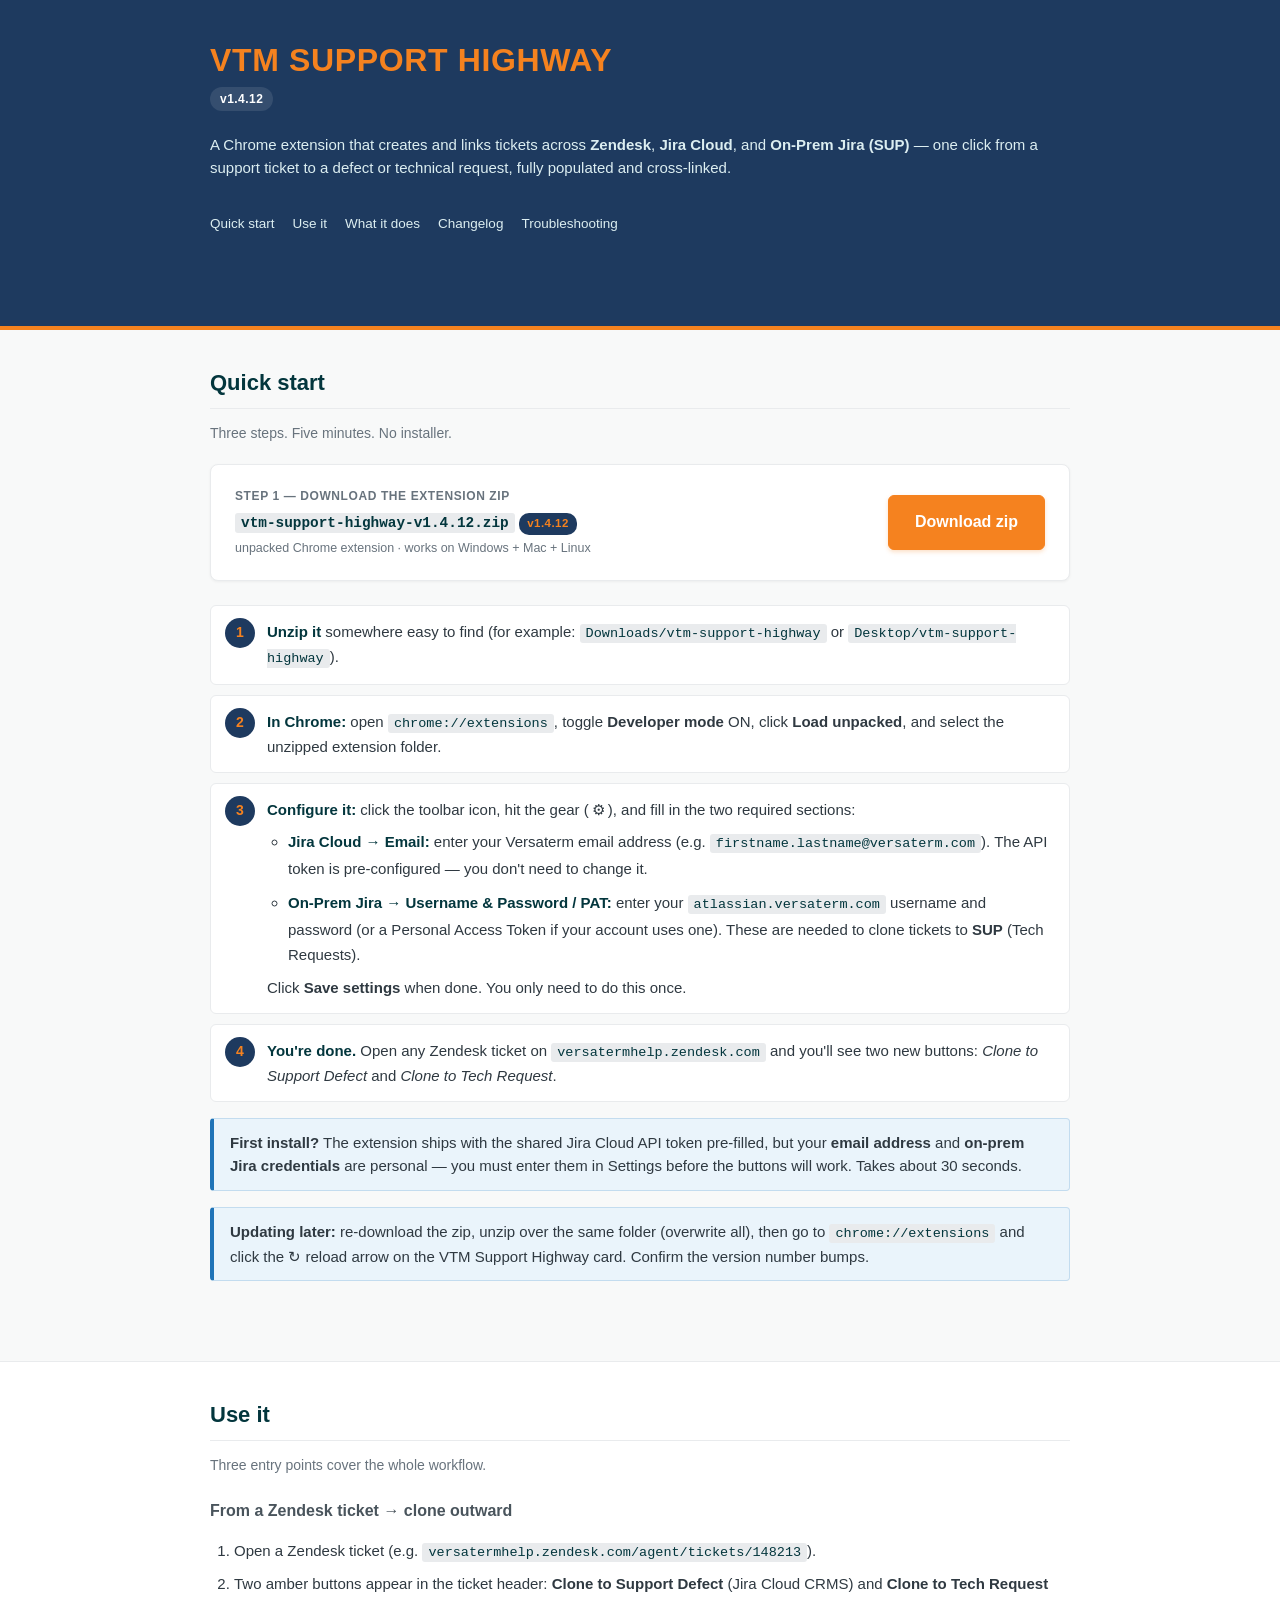
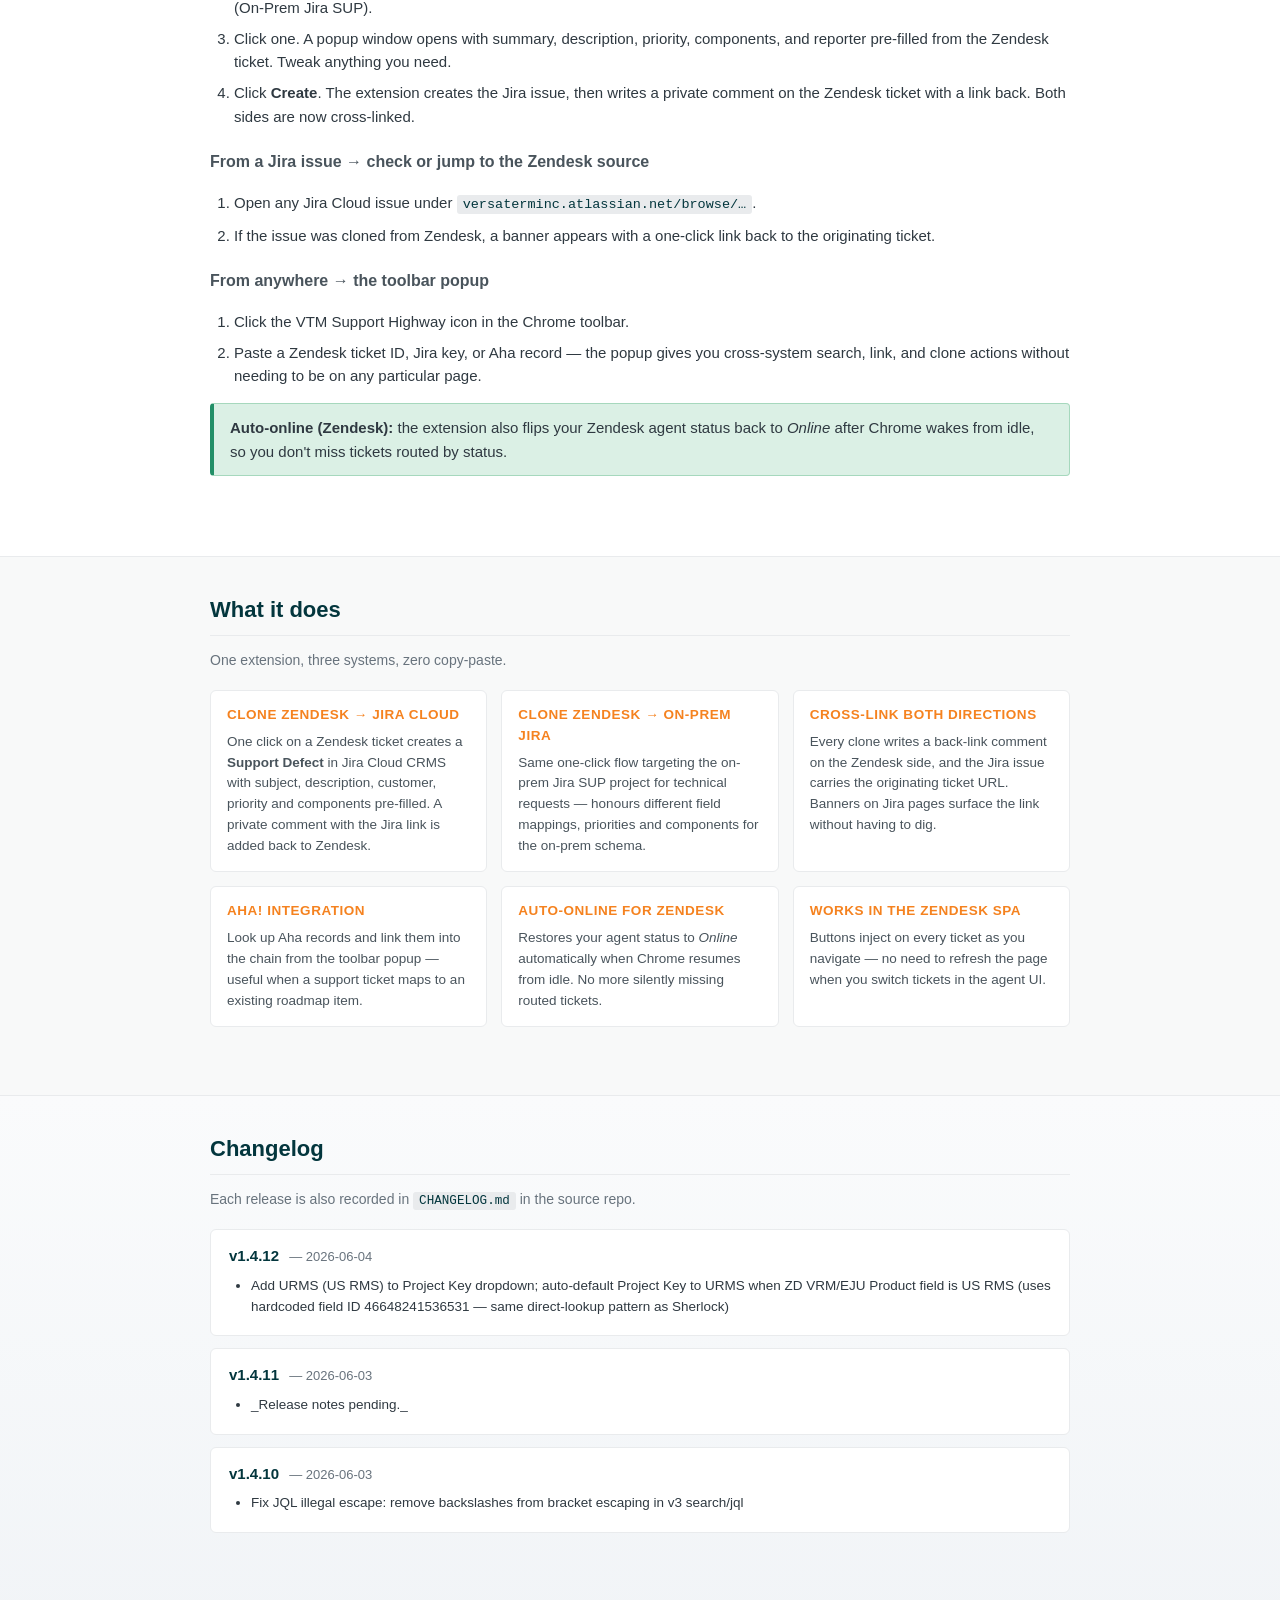
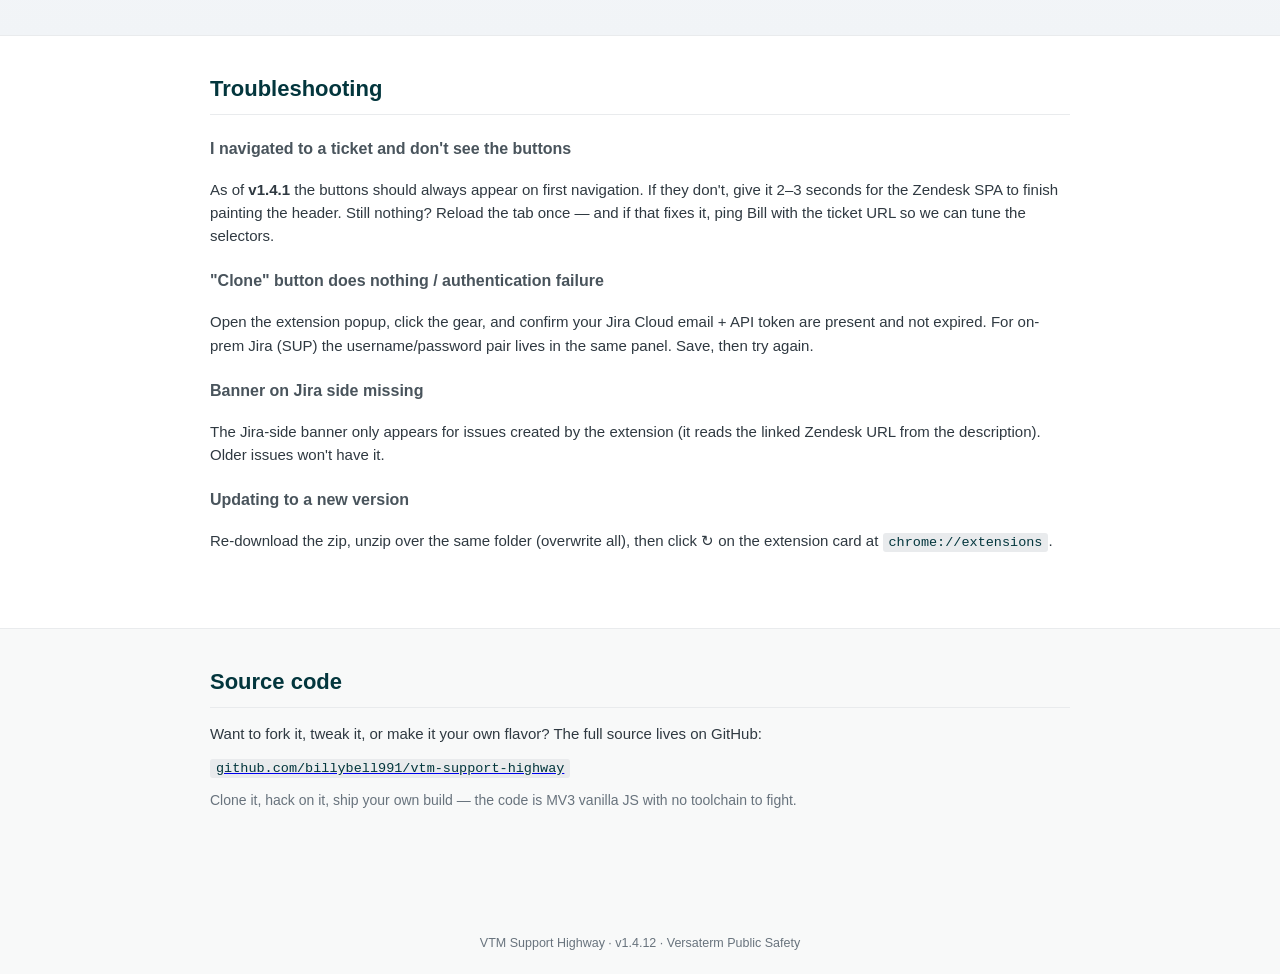
==== commit ce0c8140: "v1.4.12 — add URMS (US RMS) support - Add URMS option to Project Key dropdown in Clone to Support De" ====
--- a/web/index.html
+++ b/web/index.html
@@ -241,7 +241,7 @@
     <img class="brand" src="/versaterm-logo.png" alt="Versaterm" onerror="this.style.display='none'" />
     <div>
       <h1>VTM SUPPORT HIGHWAY</h1>
-      <span class="version" id="ver-pill">v1.4.4</span>
+      <span class="version" id="ver-pill">v1.4.12</span>
     </div>
     <p class="sub">A Chrome extension that creates and links tickets across <strong>Zendesk</strong>, <strong>Jira Cloud</strong>, and <strong>On-Prem Jira (SUP)</strong> &mdash; one click from a support ticket to a defect or technical request, fully populated and cross-linked.</p>
     <nav class="topnav">
@@ -262,18 +262,28 @@
     <div class="download-card">
       <div class="left">
         <p class="title">Step 1 &mdash; Download the extension zip</p>
-        <div class="what"><code id="zip-name">vtm-support-highway-v1.4.5.zip</code> <span class="pill navy" id="ver-pill2">v1.4.4</span></div>
+        <div class="what"><code id="zip-name">vtm-support-highway-v1.4.12.zip</code> <span class="pill navy" id="ver-pill2">v1.4.12</span></div>
         <div class="meta">unpacked Chrome extension &middot; works on Windows + Mac + Linux</div>
       </div>
-      <a class="download" href="vtm-support-highway.zip" id="dl-link">Download zip</a>
+      <a class="download" href="vtm-support-highway-v1.4.12.zip" id="dl-link">Download zip</a>
     </div>
 
     <ol class="steps">
       <li><strong>Unzip it</strong> somewhere easy to find (for example: <code>Downloads/vtm-support-highway</code> or <code>Desktop/vtm-support-highway</code>).</li>
       <li><strong>In Chrome:</strong> open <code>chrome://extensions</code>, toggle <strong>Developer mode</strong> ON, click <strong>Load unpacked</strong>, and select the unzipped extension folder.</li>
-      <li><strong>Configure it:</strong> click the toolbar icon, hit the gear, and paste in your Jira Cloud email + API token (and on-prem Jira credentials if you'll be cloning to SUP). Save.</li>
+      <li><strong>Configure it:</strong> click the toolbar icon, hit the gear (&thinsp;&#9881;&thinsp;), and fill in the two required sections:
+        <ul style="margin:6px 0 4px 0; padding-left:1.4em; line-height:1.7">
+          <li><strong>Jira Cloud &rarr; Email:</strong> enter your Versaterm email address (e.g. <code>firstname.lastname@versaterm.com</code>). The API token is pre-configured &mdash; you don't need to change it.</li>
+          <li><strong>On-Prem Jira &rarr; Username &amp; Password / PAT:</strong> enter your <code>atlassian.versaterm.com</code> username and password (or a Personal Access Token if your account uses one). These are needed to clone tickets to <strong>SUP</strong> (Tech Requests).</li>
+        </ul>
+        Click <strong>Save settings</strong> when done. You only need to do this once.
+      </li>
       <li><strong>You're done.</strong> Open any Zendesk ticket on <code>versatermhelp.zendesk.com</code> and you'll see two new buttons: <em>Clone to Support Defect</em> and <em>Clone to Tech Request</em>.</li>
     </ol>
+
+    <div class="callout info" style="margin-bottom:10px">
+      <strong>First install?</strong> The extension ships with the shared Jira Cloud API token pre-filled, but your <strong>email address</strong> and <strong>on-prem Jira credentials</strong> are personal &mdash; you must enter them in Settings before the buttons will work. Takes about 30 seconds.
+    </div>
 
     <div class="callout info">
       <strong>Updating later:</strong> re-download the zip, unzip over the same folder (overwrite all), then go to <code>chrome://extensions</code> and click the &#x21BB; reload arrow on the VTM Support Highway card. Confirm the version number bumps.
@@ -351,7 +361,9 @@
     <h2>Changelog</h2>
     <p class="lede">Each release is also recorded in <code>CHANGELOG.md</code> in the source repo.</p>
     <!-- CHANGELOG:START -->
-<article class="release"><h3>v1.4.4 <span class="date">— 2026-06-02</span></h3><ul><li>Remove ZD prefix from Jira ticket title when cloning from Zendesk</li></ul></article>
+<article class="release"><h3>v1.4.12 <span class="date">— 2026-06-04</span></h3><ul><li>Add URMS (US RMS) to Project Key dropdown; auto-default Project Key to URMS when ZD VRM/EJU Product field is US RMS (uses hardcoded field ID 46648241536531 — same direct-lookup pattern as Sherlock)</li></ul></article>
+<article class="release"><h3>v1.4.11 <span class="date">— 2026-06-03</span></h3><ul><li>_Release notes pending._</li></ul></article>
+<article class="release"><h3>v1.4.10 <span class="date">— 2026-06-03</span></h3><ul><li>Fix JQL illegal escape: remove backslashes from bracket escaping in v3 search/jql</li></ul></article>
 <!-- CHANGELOG:END -->
   </div>
 </section>
@@ -384,7 +396,7 @@
 </section>
 
 <footer>
-  <p>VTM Support Highway &middot; <span id="ver-pill3">v1.4.4</span> &middot; Versaterm Public Safety</p>
+  <p>VTM Support Highway &middot; <span id="ver-pill3">v1.4.12</span> &middot; Versaterm Public Safety</p>
 </footer>
 
 </body>
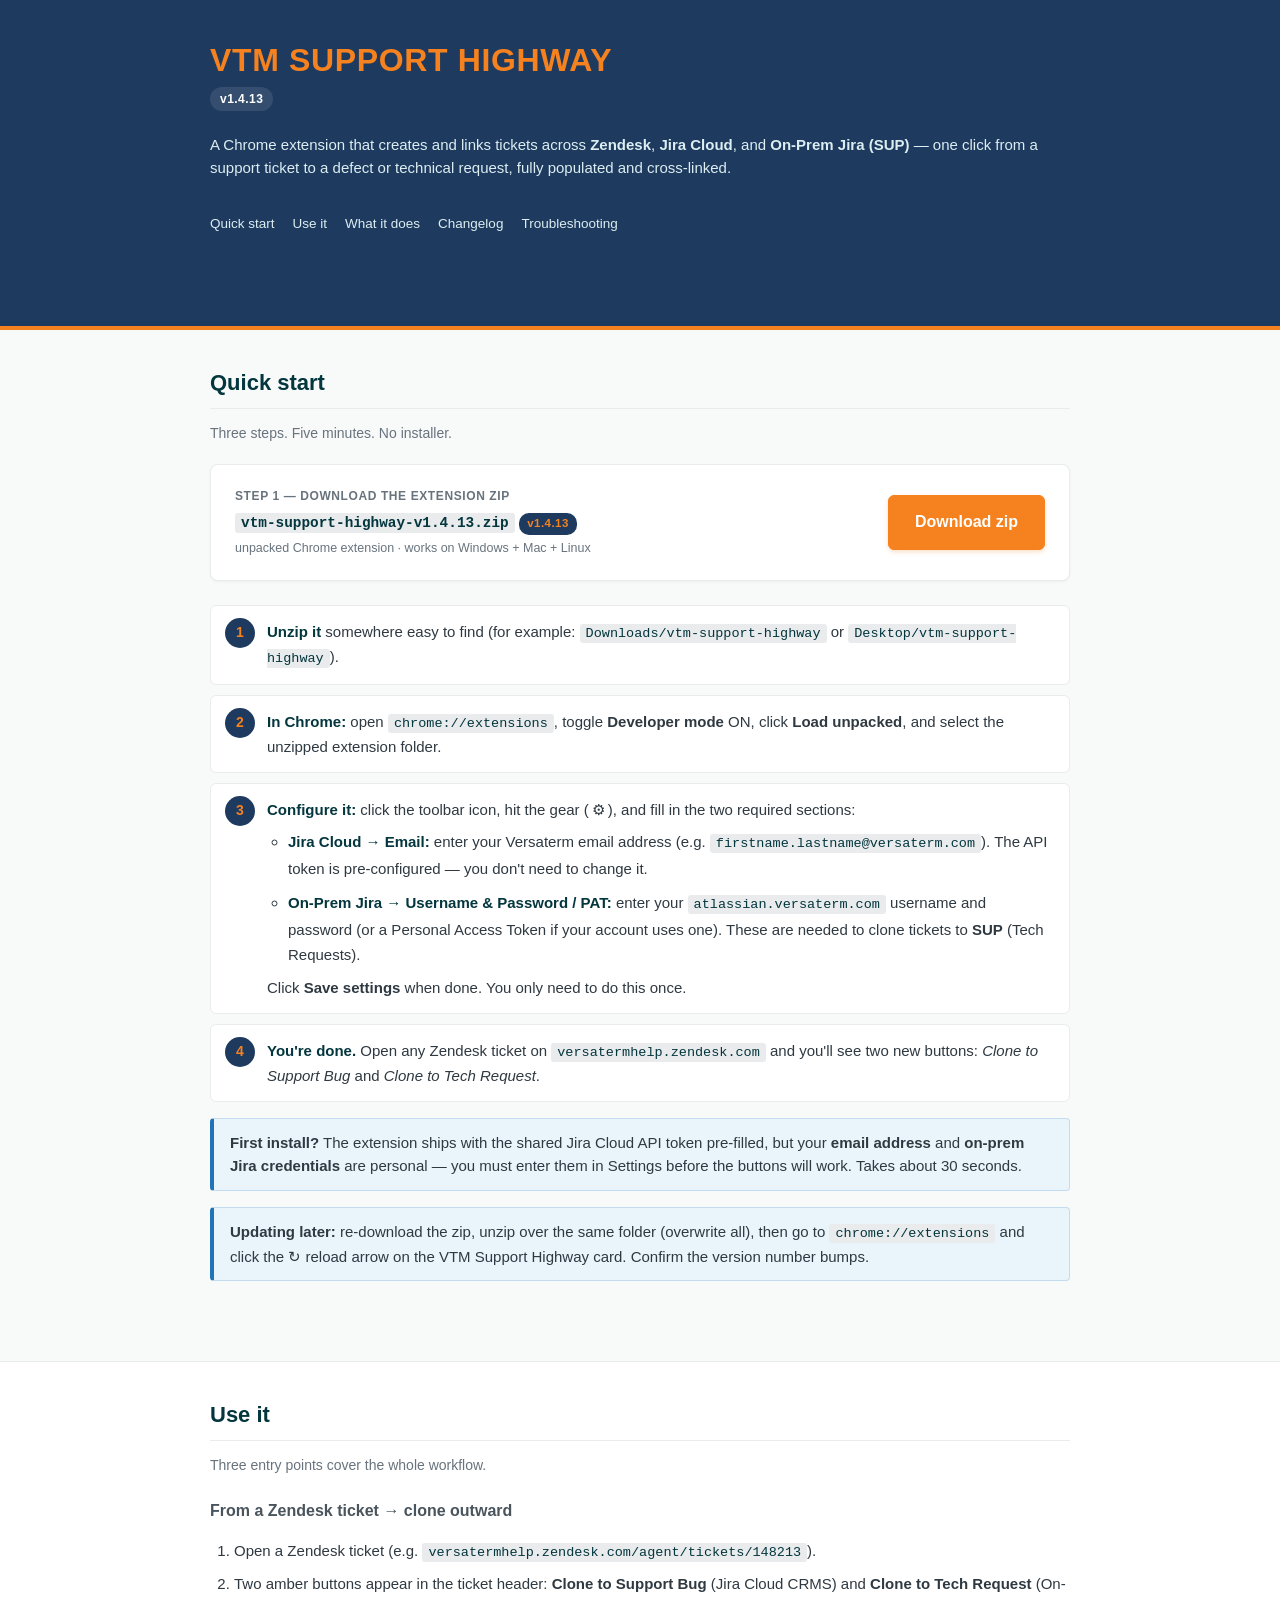
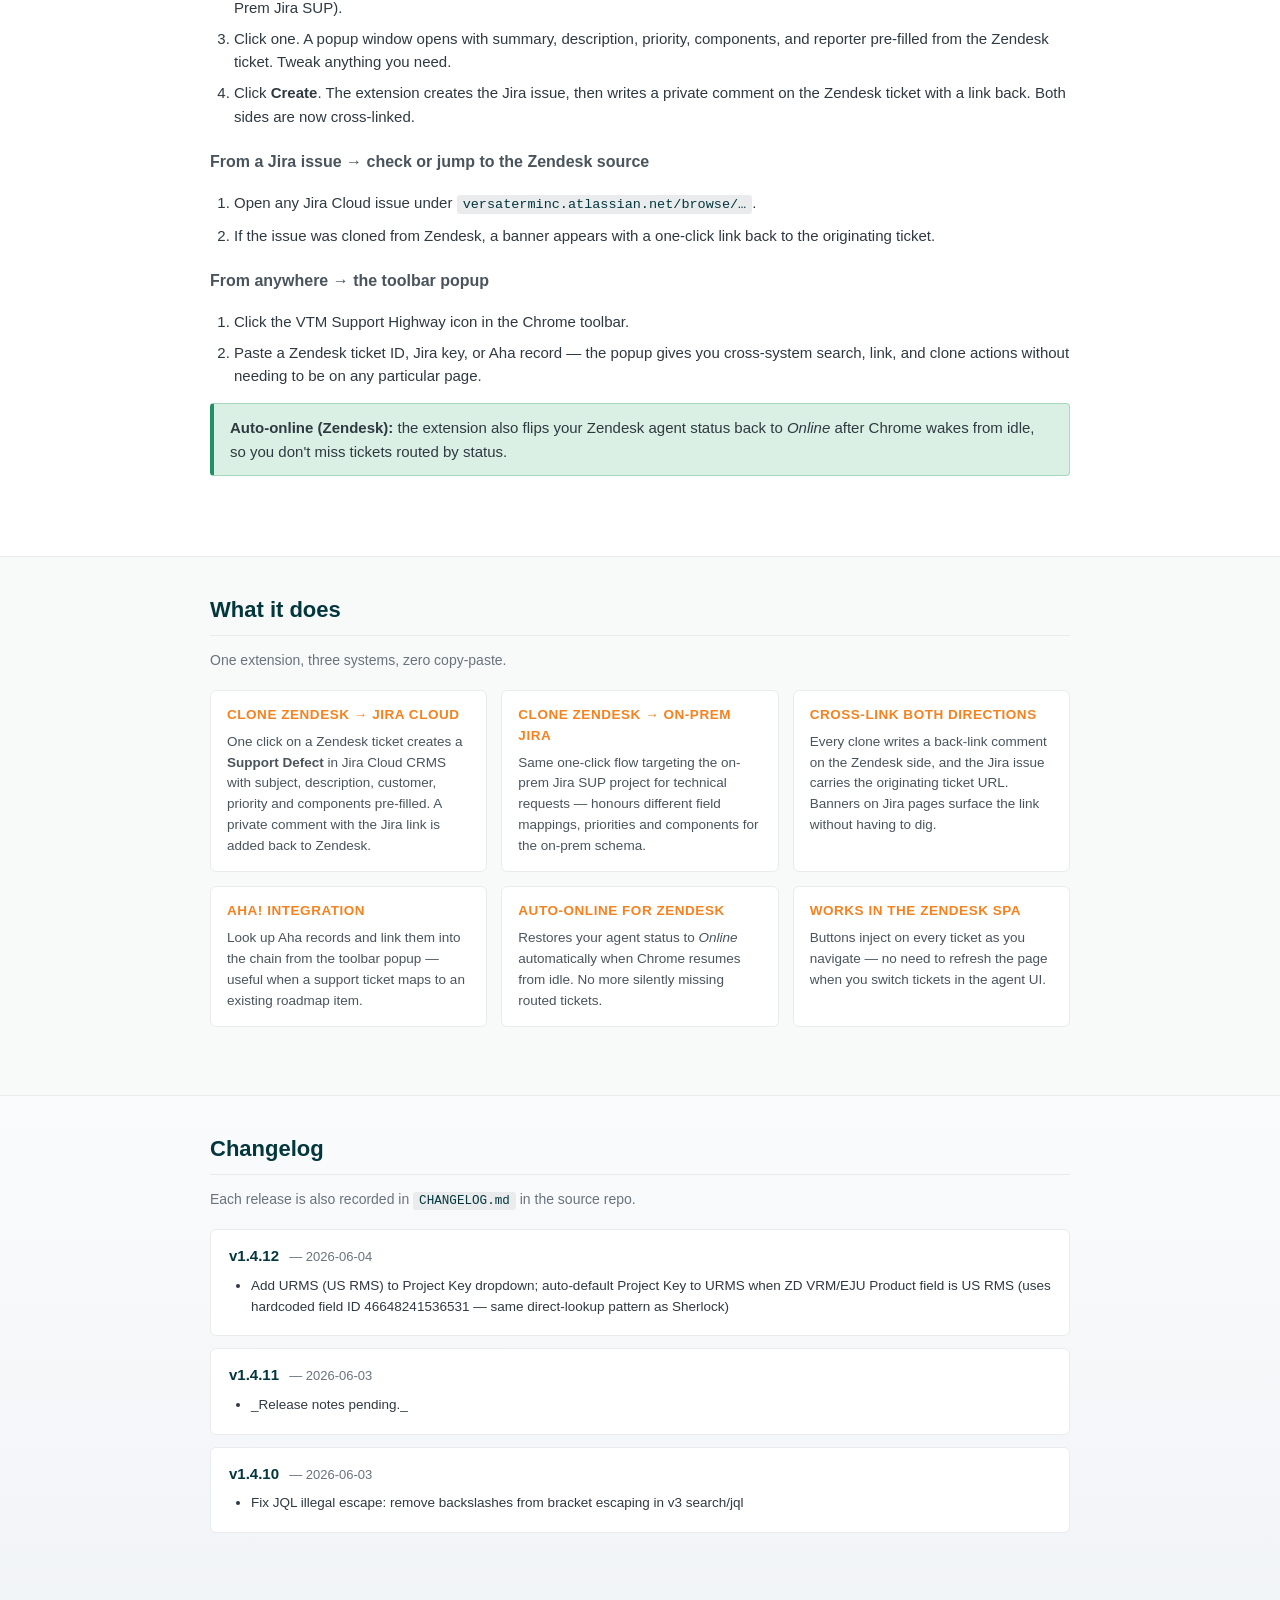
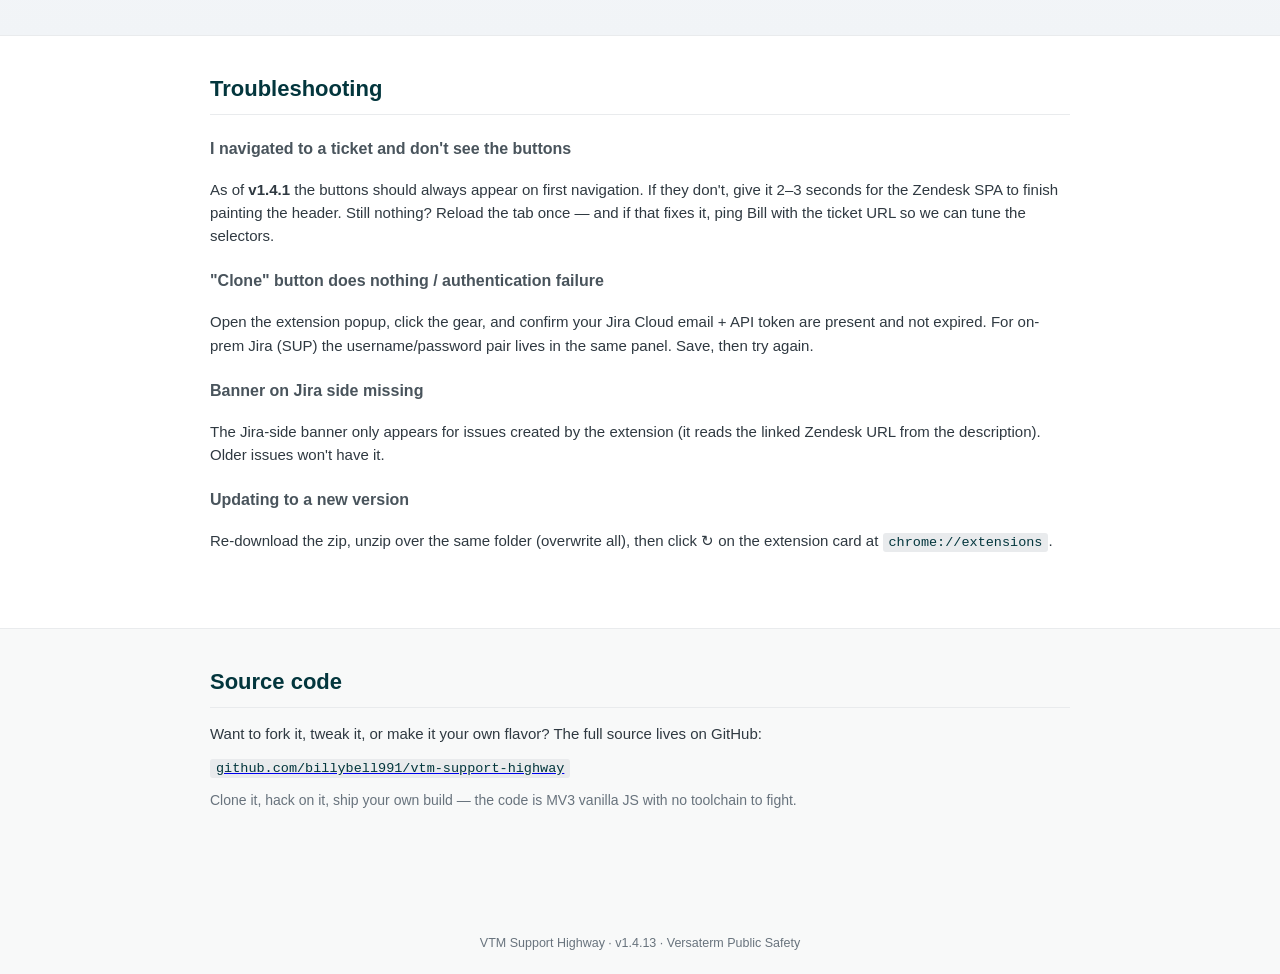
==== commit e4a4fd53: "feat: change Clone to Support Defect to Clone to Support Bug" ====
--- a/web/index.html
+++ b/web/index.html
@@ -241,7 +241,7 @@
     <img class="brand" src="/versaterm-logo.png" alt="Versaterm" onerror="this.style.display='none'" />
     <div>
       <h1>VTM SUPPORT HIGHWAY</h1>
-      <span class="version" id="ver-pill">v1.4.12</span>
+      <span class="version" id="ver-pill">v1.4.13</span>
     </div>
     <p class="sub">A Chrome extension that creates and links tickets across <strong>Zendesk</strong>, <strong>Jira Cloud</strong>, and <strong>On-Prem Jira (SUP)</strong> &mdash; one click from a support ticket to a defect or technical request, fully populated and cross-linked.</p>
     <nav class="topnav">
@@ -262,10 +262,10 @@
     <div class="download-card">
       <div class="left">
         <p class="title">Step 1 &mdash; Download the extension zip</p>
-        <div class="what"><code id="zip-name">vtm-support-highway-v1.4.12.zip</code> <span class="pill navy" id="ver-pill2">v1.4.12</span></div>
+        <div class="what"><code id="zip-name">vtm-support-highway-v1.4.13.zip</code> <span class="pill navy" id="ver-pill2">v1.4.13</span></div>
         <div class="meta">unpacked Chrome extension &middot; works on Windows + Mac + Linux</div>
       </div>
-      <a class="download" href="vtm-support-highway-v1.4.12.zip" id="dl-link">Download zip</a>
+      <a class="download" href="vtm-support-highway-v1.4.13.zip" id="dl-link">Download zip</a>
     </div>
 
     <ol class="steps">
@@ -278,7 +278,7 @@
         </ul>
         Click <strong>Save settings</strong> when done. You only need to do this once.
       </li>
-      <li><strong>You're done.</strong> Open any Zendesk ticket on <code>versatermhelp.zendesk.com</code> and you'll see two new buttons: <em>Clone to Support Defect</em> and <em>Clone to Tech Request</em>.</li>
+      <li><strong>You're done.</strong> Open any Zendesk ticket on <code>versatermhelp.zendesk.com</code> and you'll see two new buttons: <em>Clone to Support Bug</em> and <em>Clone to Tech Request</em>.</li>
     </ol>
 
     <div class="callout info" style="margin-bottom:10px">
@@ -299,7 +299,7 @@
     <h3>From a Zendesk ticket &rarr; clone outward</h3>
     <ol>
       <li>Open a Zendesk ticket (e.g. <code>versatermhelp.zendesk.com/agent/tickets/148213</code>).</li>
-      <li>Two amber buttons appear in the ticket header: <strong>Clone to Support Defect</strong> (Jira Cloud CRMS) and <strong>Clone to Tech Request</strong> (On-Prem Jira SUP).</li>
+      <li>Two amber buttons appear in the ticket header: <strong>Clone to Support Bug</strong> (Jira Cloud CRMS) and <strong>Clone to Tech Request</strong> (On-Prem Jira SUP).</li>
       <li>Click one. A popup window opens with summary, description, priority, components, and reporter pre-filled from the Zendesk ticket. Tweak anything you need.</li>
       <li>Click <strong>Create</strong>. The extension creates the Jira issue, then writes a private comment on the Zendesk ticket with a link back. Both sides are now cross-linked.</li>
     </ol>
@@ -360,10 +360,10 @@
   <div class="wrap">
     <h2>Changelog</h2>
     <p class="lede">Each release is also recorded in <code>CHANGELOG.md</code> in the source repo.</p>
-    <!-- CHANGELOG:START -->
-<article class="release"><h3>v1.4.12 <span class="date">— 2026-06-04</span></h3><ul><li>Add URMS (US RMS) to Project Key dropdown; auto-default Project Key to URMS when ZD VRM/EJU Product field is US RMS (uses hardcoded field ID 46648241536531 — same direct-lookup pattern as Sherlock)</li></ul></article>
-<article class="release"><h3>v1.4.11 <span class="date">— 2026-06-03</span></h3><ul><li>_Release notes pending._</li></ul></article>
-<article class="release"><h3>v1.4.10 <span class="date">— 2026-06-03</span></h3><ul><li>Fix JQL illegal escape: remove backslashes from bracket escaping in v3 search/jql</li></ul></article>
+    <!-- CHANGELOG:START -->
+<article class="release"><h3>v1.4.12 <span class="date">— 2026-06-04</span></h3><ul><li>Add URMS (US RMS) to Project Key dropdown; auto-default Project Key to URMS when ZD VRM/EJU Product field is US RMS (uses hardcoded field ID 46648241536531 — same direct-lookup pattern as Sherlock)</li></ul></article>
+<article class="release"><h3>v1.4.11 <span class="date">— 2026-06-03</span></h3><ul><li>_Release notes pending._</li></ul></article>
+<article class="release"><h3>v1.4.10 <span class="date">— 2026-06-03</span></h3><ul><li>Fix JQL illegal escape: remove backslashes from bracket escaping in v3 search/jql</li></ul></article>
 <!-- CHANGELOG:END -->
   </div>
 </section>
@@ -396,7 +396,7 @@
 </section>
 
 <footer>
-  <p>VTM Support Highway &middot; <span id="ver-pill3">v1.4.12</span> &middot; Versaterm Public Safety</p>
+  <p>VTM Support Highway &middot; <span id="ver-pill3">v1.4.13</span> &middot; Versaterm Public Safety</p>
 </footer>
 
 </body>
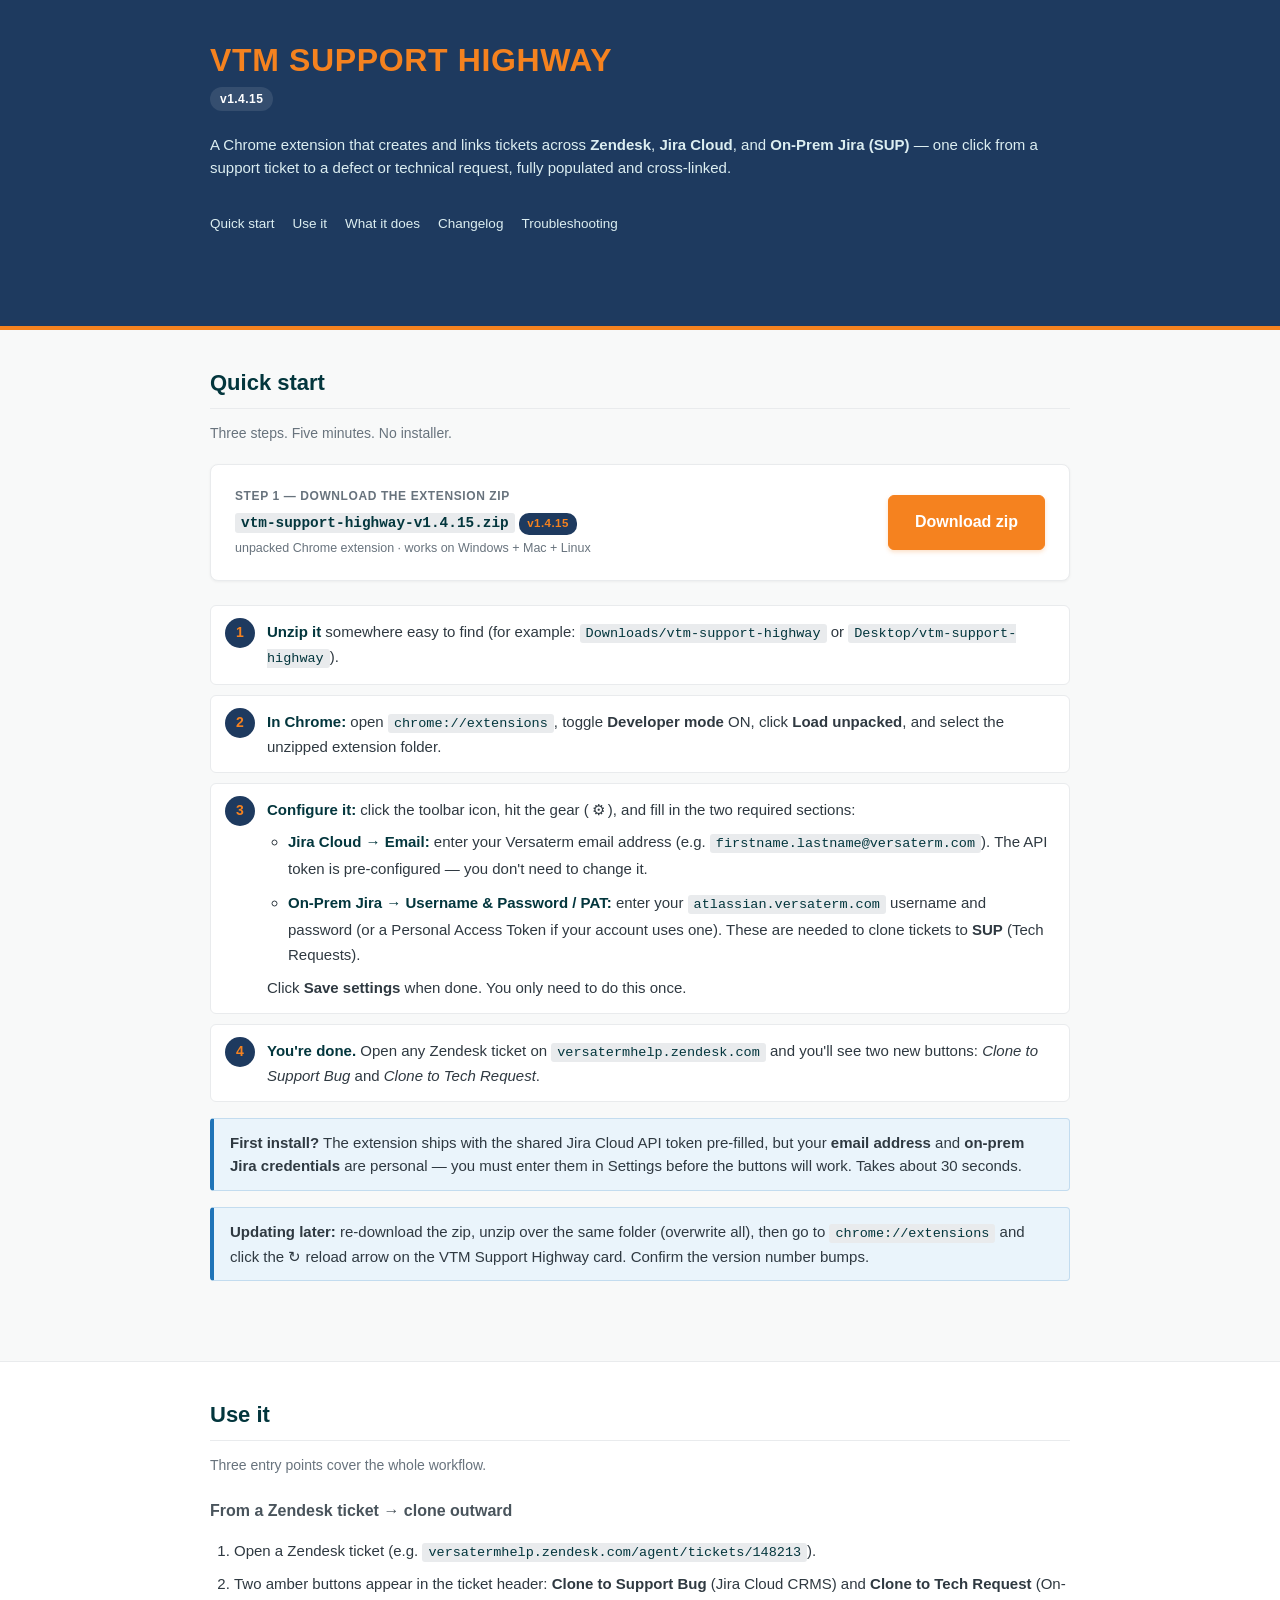
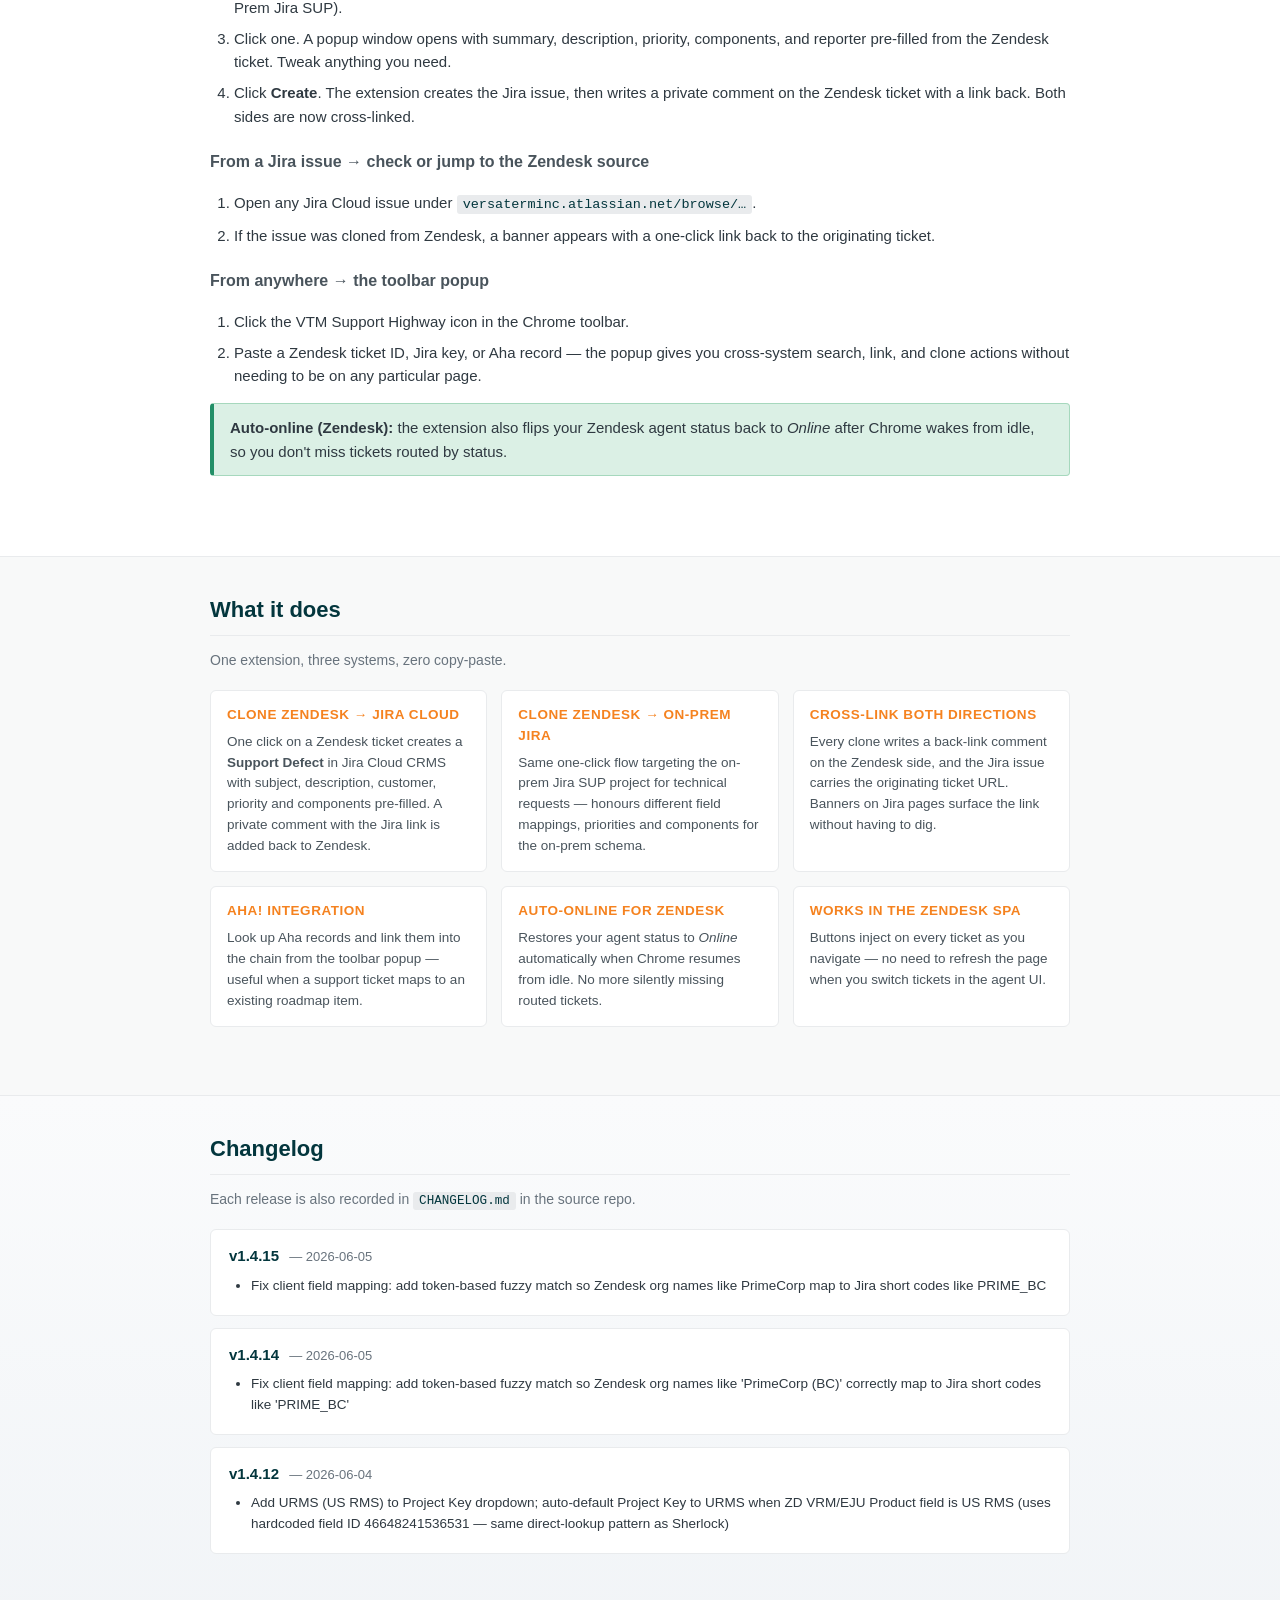
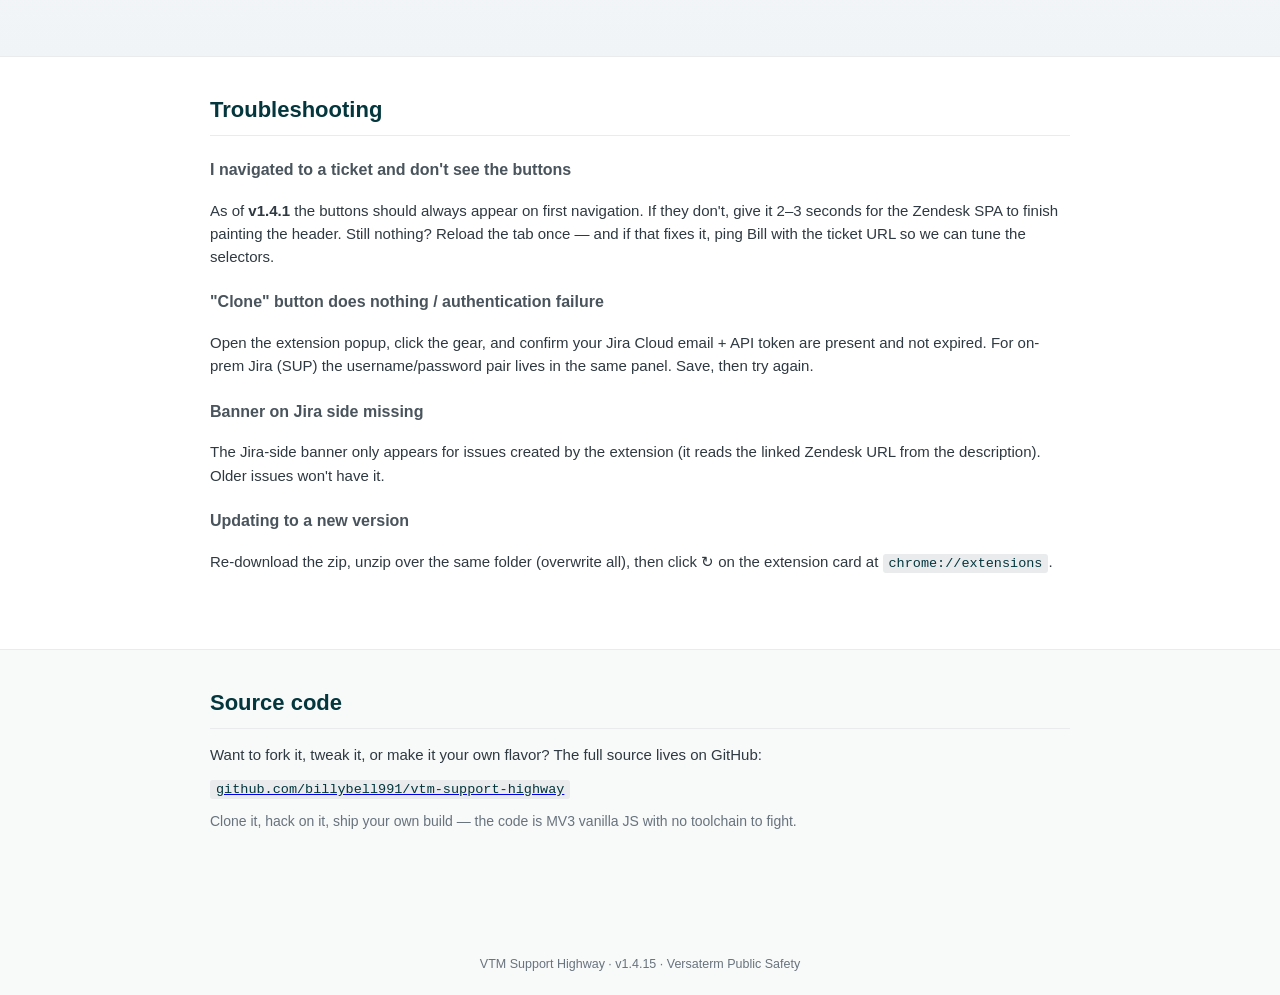
==== commit ab7ee258: "v1.4.15 -- token-based fuzzy client mapping; popup refactor + guide update - api.js: token-based fuz" ====
--- a/web/index.html
+++ b/web/index.html
@@ -241,7 +241,7 @@
     <img class="brand" src="/versaterm-logo.png" alt="Versaterm" onerror="this.style.display='none'" />
     <div>
       <h1>VTM SUPPORT HIGHWAY</h1>
-      <span class="version" id="ver-pill">v1.4.13</span>
+      <span class="version" id="ver-pill">v1.4.15</span>
     </div>
     <p class="sub">A Chrome extension that creates and links tickets across <strong>Zendesk</strong>, <strong>Jira Cloud</strong>, and <strong>On-Prem Jira (SUP)</strong> &mdash; one click from a support ticket to a defect or technical request, fully populated and cross-linked.</p>
     <nav class="topnav">
@@ -262,10 +262,10 @@
     <div class="download-card">
       <div class="left">
         <p class="title">Step 1 &mdash; Download the extension zip</p>
-        <div class="what"><code id="zip-name">vtm-support-highway-v1.4.13.zip</code> <span class="pill navy" id="ver-pill2">v1.4.13</span></div>
+        <div class="what"><code id="zip-name">vtm-support-highway-v1.4.15.zip</code> <span class="pill navy" id="ver-pill2">v1.4.15</span></div>
         <div class="meta">unpacked Chrome extension &middot; works on Windows + Mac + Linux</div>
       </div>
-      <a class="download" href="vtm-support-highway-v1.4.13.zip" id="dl-link">Download zip</a>
+      <a class="download" href="vtm-support-highway-v1.4.15.zip" id="dl-link">Download zip</a>
     </div>
 
     <ol class="steps">
@@ -361,9 +361,9 @@
     <h2>Changelog</h2>
     <p class="lede">Each release is also recorded in <code>CHANGELOG.md</code> in the source repo.</p>
     <!-- CHANGELOG:START -->
+<article class="release"><h3>v1.4.15 <span class="date">— 2026-06-05</span></h3><ul><li>Fix client field mapping: add token-based fuzzy match so Zendesk org names like PrimeCorp map to Jira short codes like PRIME_BC</li></ul></article>
+<article class="release"><h3>v1.4.14 <span class="date">— 2026-06-05</span></h3><ul><li>Fix client field mapping: add token-based fuzzy match so Zendesk org names like 'PrimeCorp (BC)' correctly map to Jira short codes like 'PRIME_BC'</li></ul></article>
 <article class="release"><h3>v1.4.12 <span class="date">— 2026-06-04</span></h3><ul><li>Add URMS (US RMS) to Project Key dropdown; auto-default Project Key to URMS when ZD VRM/EJU Product field is US RMS (uses hardcoded field ID 46648241536531 — same direct-lookup pattern as Sherlock)</li></ul></article>
-<article class="release"><h3>v1.4.11 <span class="date">— 2026-06-03</span></h3><ul><li>_Release notes pending._</li></ul></article>
-<article class="release"><h3>v1.4.10 <span class="date">— 2026-06-03</span></h3><ul><li>Fix JQL illegal escape: remove backslashes from bracket escaping in v3 search/jql</li></ul></article>
 <!-- CHANGELOG:END -->
   </div>
 </section>
@@ -396,7 +396,7 @@
 </section>
 
 <footer>
-  <p>VTM Support Highway &middot; <span id="ver-pill3">v1.4.13</span> &middot; Versaterm Public Safety</p>
+  <p>VTM Support Highway &middot; <span id="ver-pill3">v1.4.15</span> &middot; Versaterm Public Safety</p>
 </footer>
 
 </body>
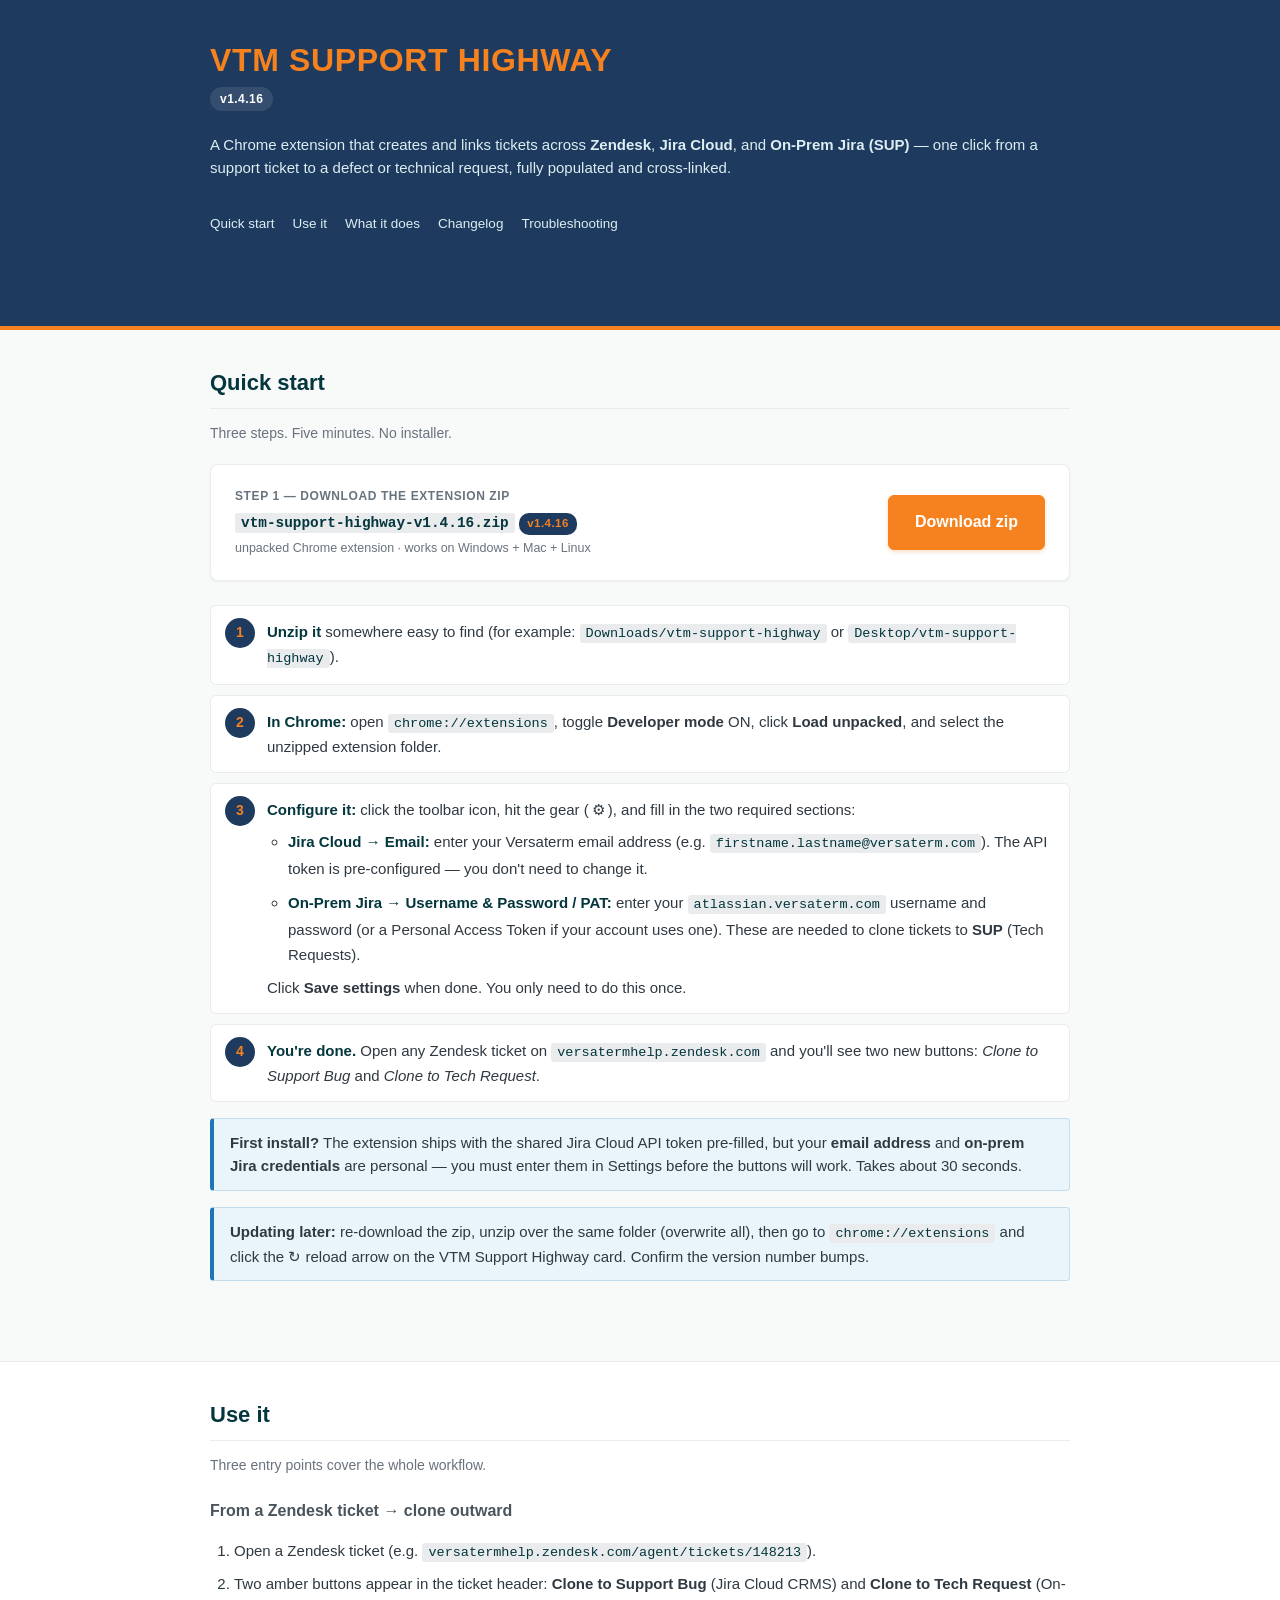
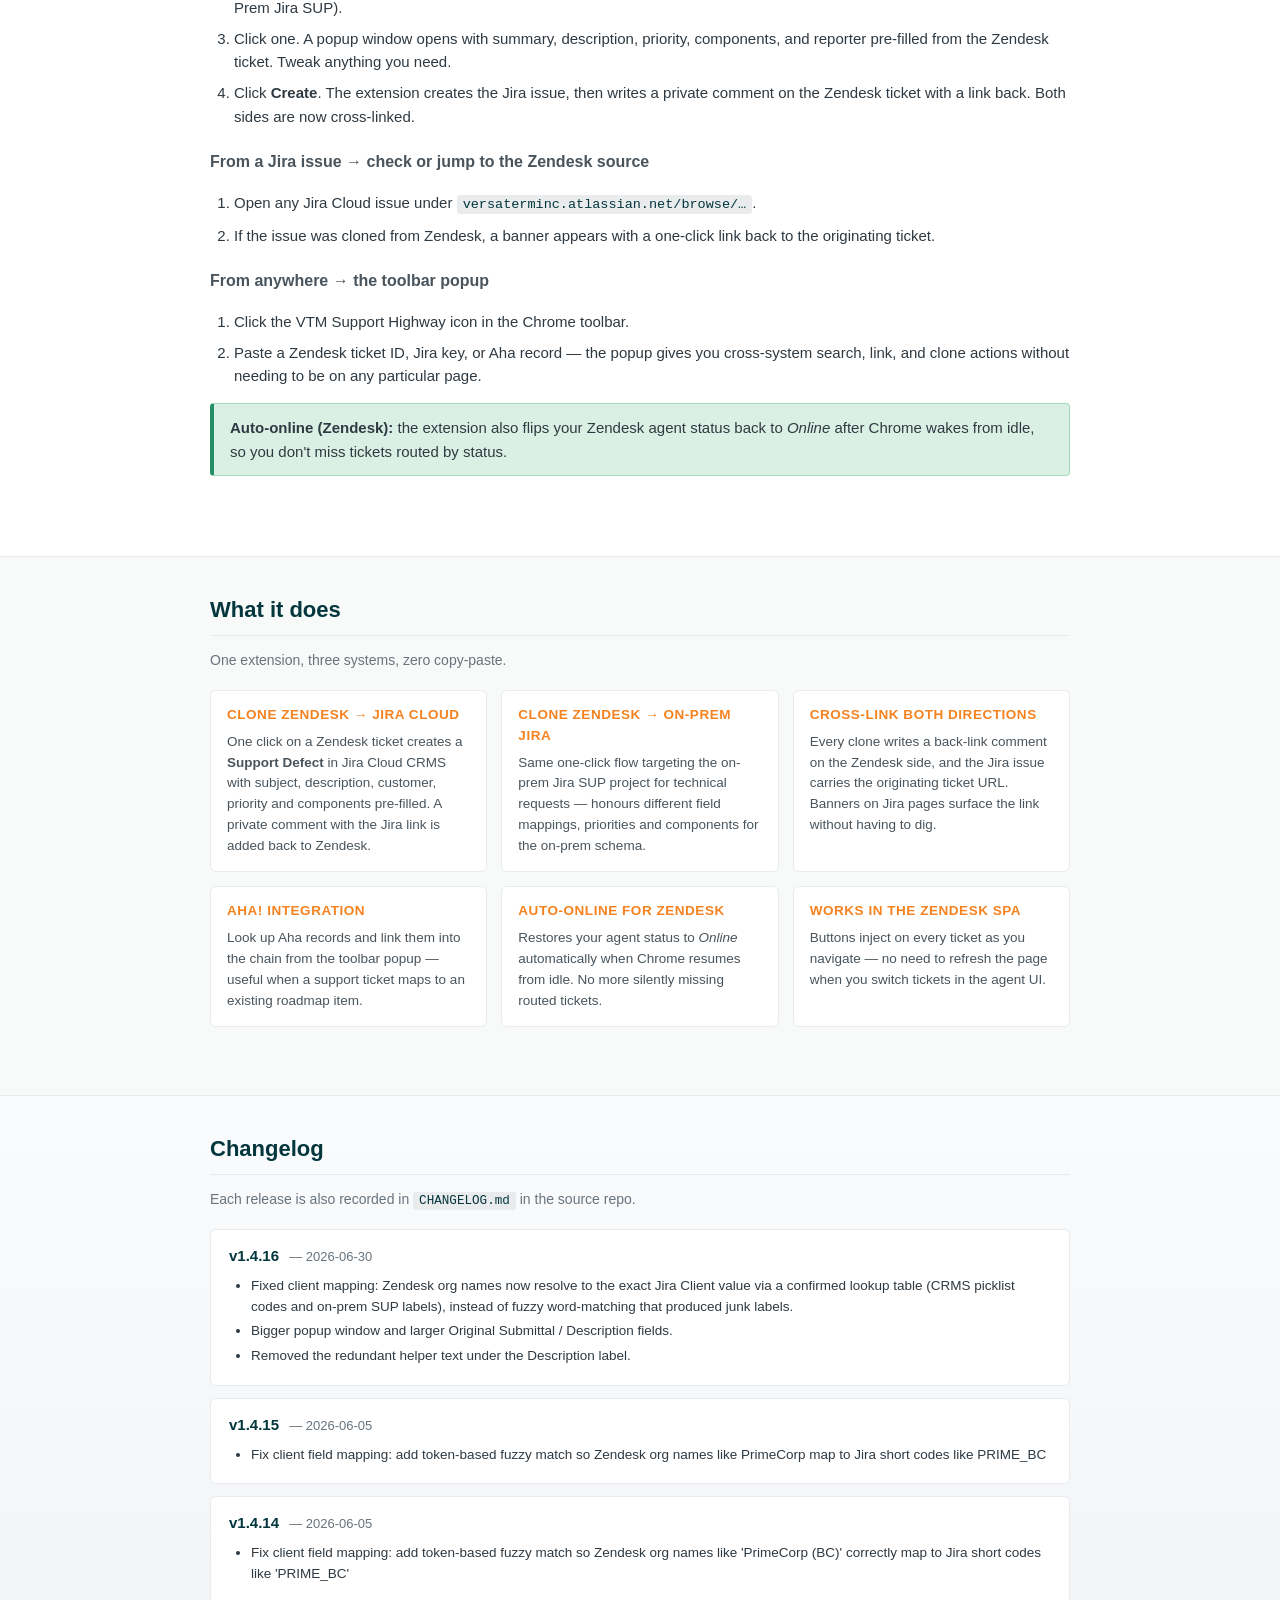
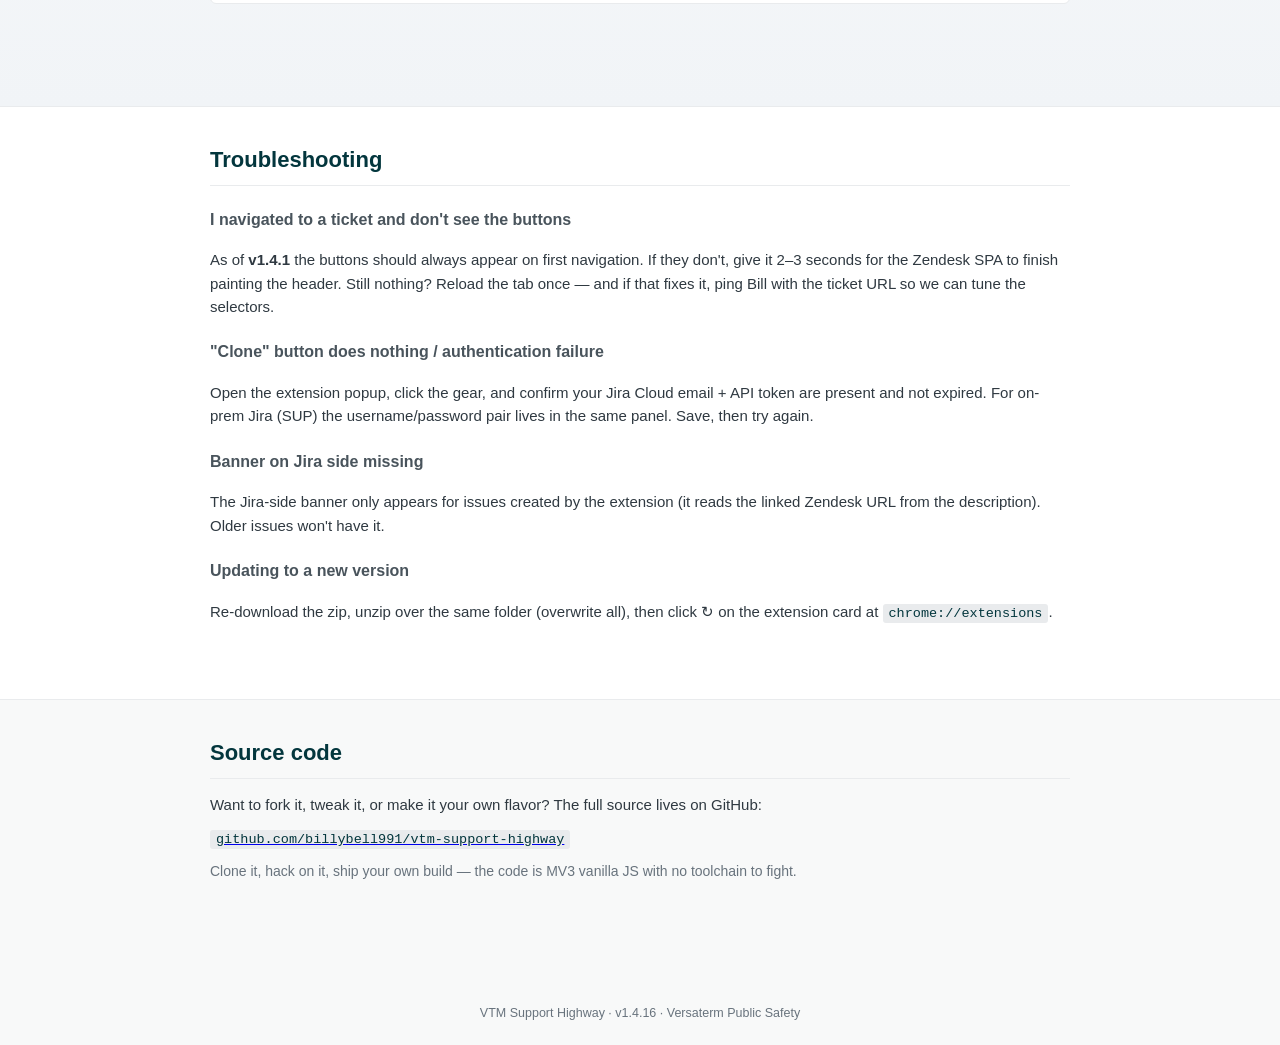
==== commit c1407e0d: "Update extension: api, background, popup, manifest, styles, web index; add client-map.json" ====
--- a/web/index.html
+++ b/web/index.html
@@ -241,7 +241,7 @@
     <img class="brand" src="/versaterm-logo.png" alt="Versaterm" onerror="this.style.display='none'" />
     <div>
       <h1>VTM SUPPORT HIGHWAY</h1>
-      <span class="version" id="ver-pill">v1.4.15</span>
+      <span class="version" id="ver-pill">v1.4.16</span>
     </div>
     <p class="sub">A Chrome extension that creates and links tickets across <strong>Zendesk</strong>, <strong>Jira Cloud</strong>, and <strong>On-Prem Jira (SUP)</strong> &mdash; one click from a support ticket to a defect or technical request, fully populated and cross-linked.</p>
     <nav class="topnav">
@@ -262,10 +262,10 @@
     <div class="download-card">
       <div class="left">
         <p class="title">Step 1 &mdash; Download the extension zip</p>
-        <div class="what"><code id="zip-name">vtm-support-highway-v1.4.15.zip</code> <span class="pill navy" id="ver-pill2">v1.4.15</span></div>
+        <div class="what"><code id="zip-name">vtm-support-highway-v1.4.16.zip</code> <span class="pill navy" id="ver-pill2">v1.4.16</span></div>
         <div class="meta">unpacked Chrome extension &middot; works on Windows + Mac + Linux</div>
       </div>
-      <a class="download" href="vtm-support-highway-v1.4.15.zip" id="dl-link">Download zip</a>
+      <a class="download" href="vtm-support-highway-v1.4.16.zip" id="dl-link">Download zip</a>
     </div>
 
     <ol class="steps">
@@ -361,9 +361,11 @@
     <h2>Changelog</h2>
     <p class="lede">Each release is also recorded in <code>CHANGELOG.md</code> in the source repo.</p>
     <!-- CHANGELOG:START -->
+<article class="release"><h3>v1.4.16 <span class="date">— 2026-06-30</span></h3><ul><li>Fixed client mapping: Zendesk org names now resolve to the exact Jira Client value via a confirmed lookup table (CRMS picklist codes and on-prem SUP labels), instead of fuzzy word-matching that produced junk labels.</li>
+<li>Bigger popup window and larger Original Submittal / Description fields.</li>
+<li>Removed the redundant helper text under the Description label.</li></ul></article>
 <article class="release"><h3>v1.4.15 <span class="date">— 2026-06-05</span></h3><ul><li>Fix client field mapping: add token-based fuzzy match so Zendesk org names like PrimeCorp map to Jira short codes like PRIME_BC</li></ul></article>
 <article class="release"><h3>v1.4.14 <span class="date">— 2026-06-05</span></h3><ul><li>Fix client field mapping: add token-based fuzzy match so Zendesk org names like 'PrimeCorp (BC)' correctly map to Jira short codes like 'PRIME_BC'</li></ul></article>
-<article class="release"><h3>v1.4.12 <span class="date">— 2026-06-04</span></h3><ul><li>Add URMS (US RMS) to Project Key dropdown; auto-default Project Key to URMS when ZD VRM/EJU Product field is US RMS (uses hardcoded field ID 46648241536531 — same direct-lookup pattern as Sherlock)</li></ul></article>
 <!-- CHANGELOG:END -->
   </div>
 </section>
@@ -396,7 +398,7 @@
 </section>
 
 <footer>
-  <p>VTM Support Highway &middot; <span id="ver-pill3">v1.4.15</span> &middot; Versaterm Public Safety</p>
+  <p>VTM Support Highway &middot; <span id="ver-pill3">v1.4.16</span> &middot; Versaterm Public Safety</p>
 </footer>
 
 </body>
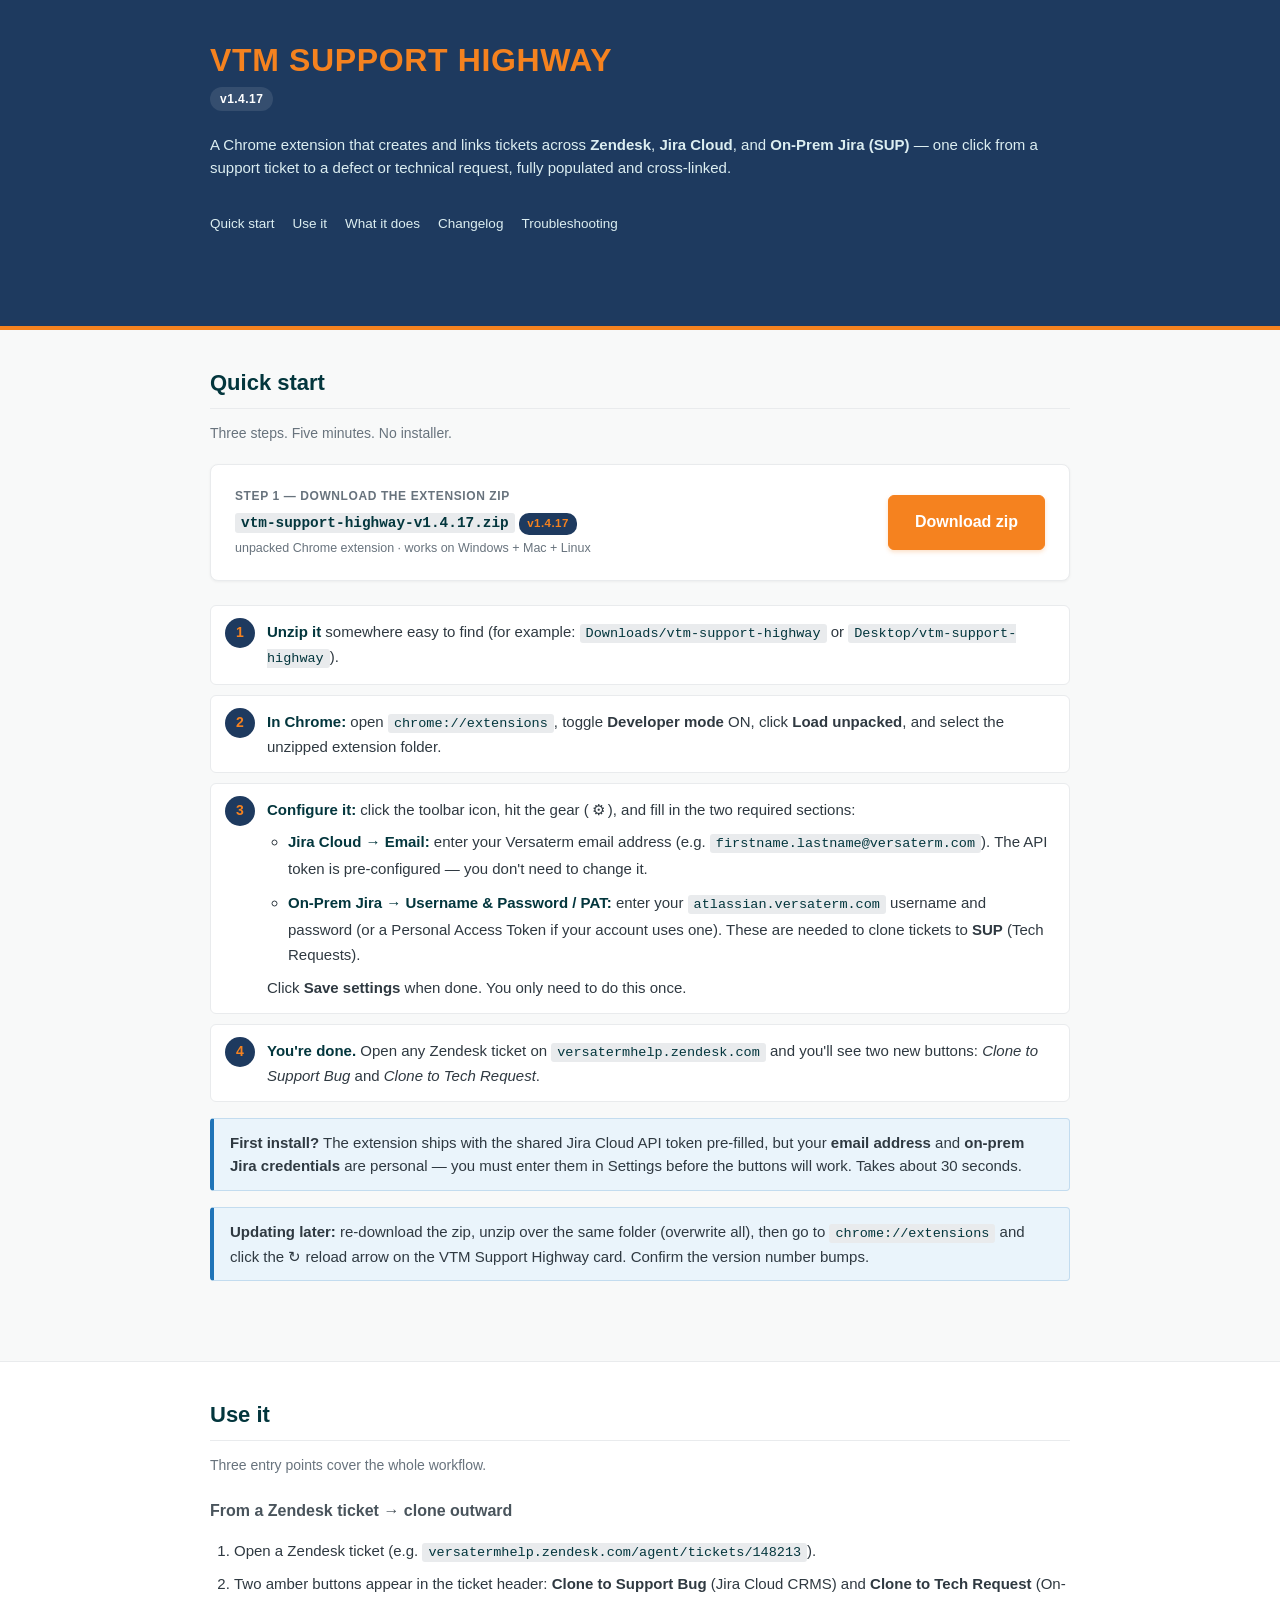
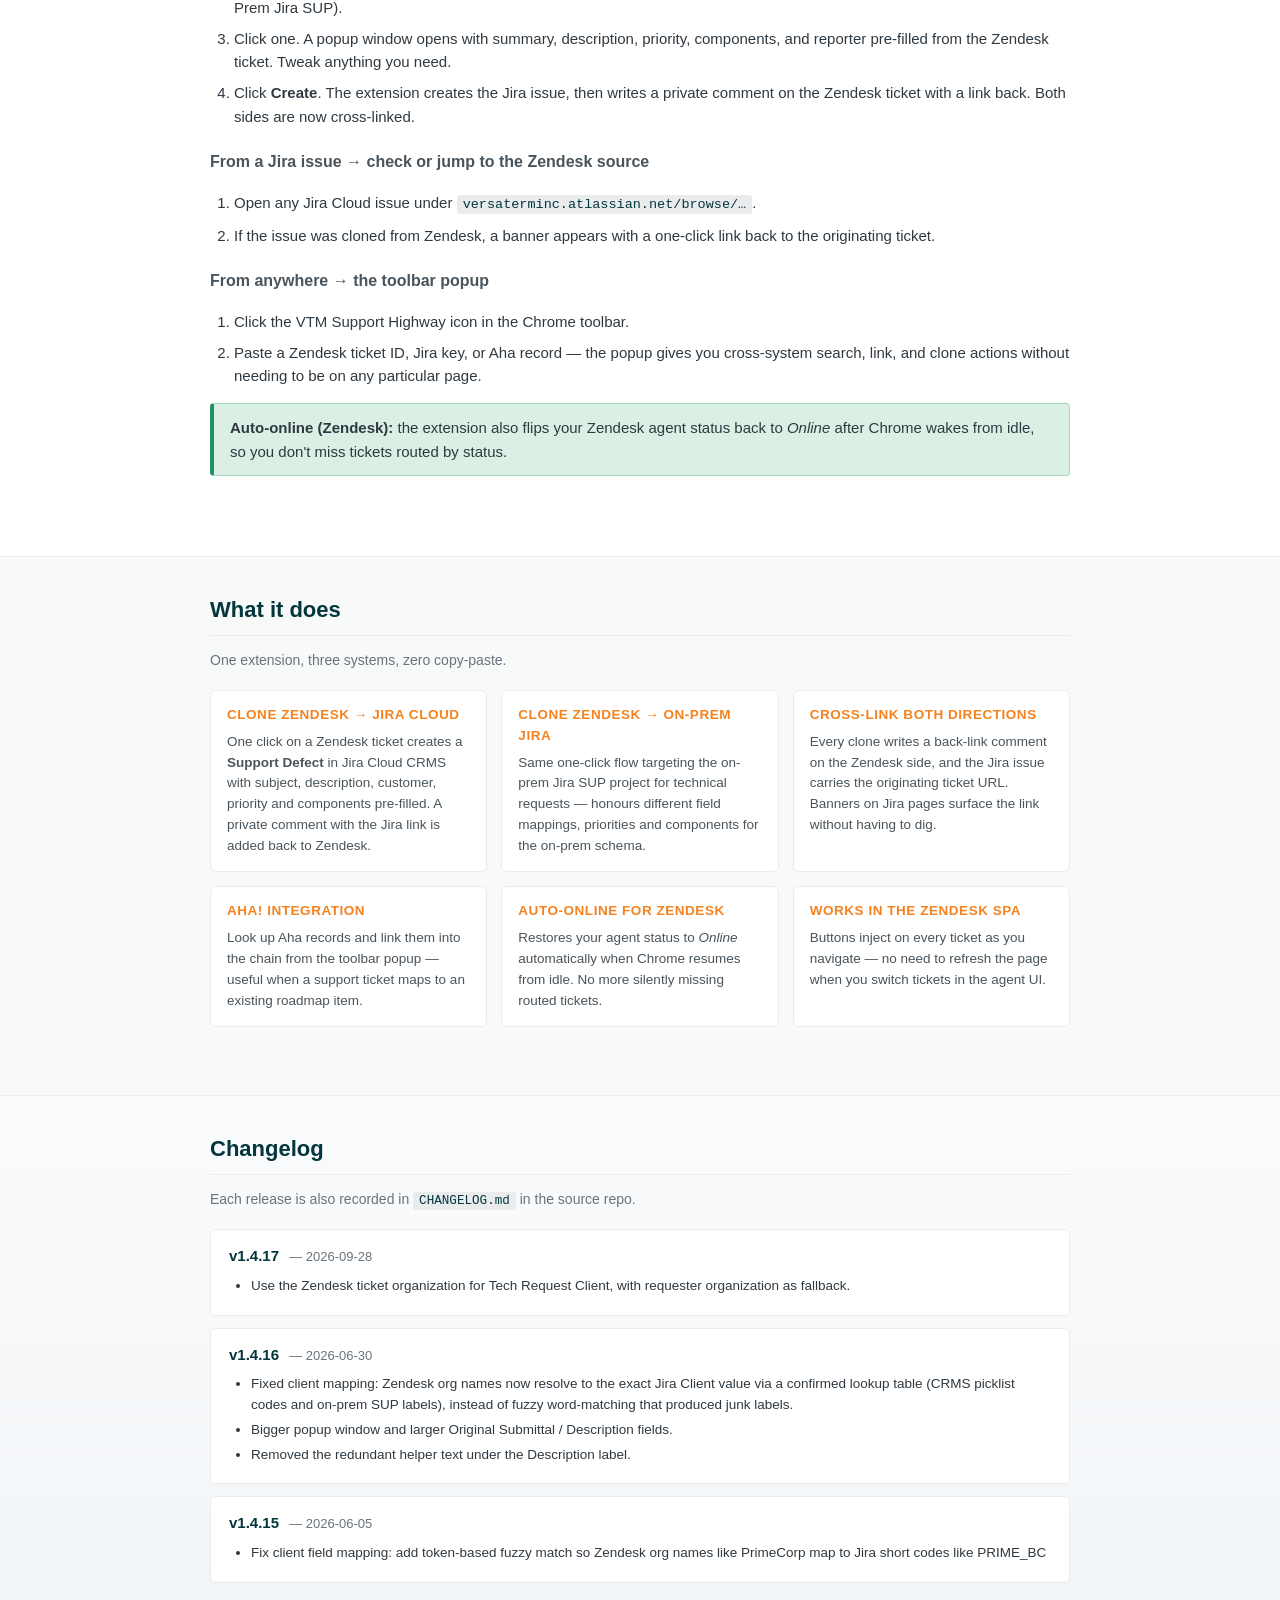
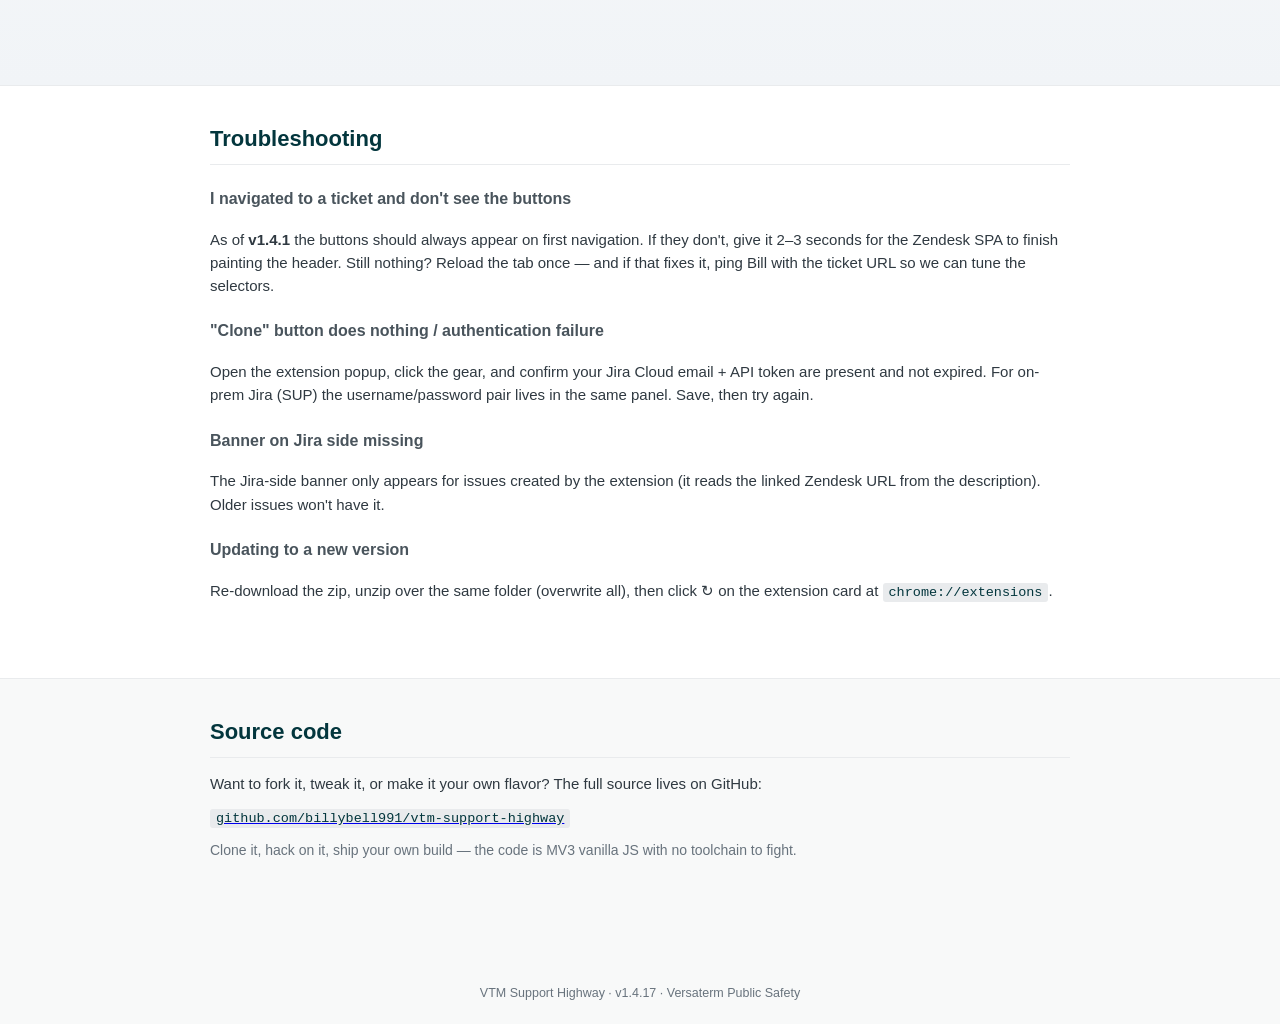
==== commit 7436f1cc: "Update hub redirect, API, manifest, changelog, web index" ====
--- a/web/index.html
+++ b/web/index.html
@@ -241,7 +241,7 @@
     <img class="brand" src="/versaterm-logo.png" alt="Versaterm" onerror="this.style.display='none'" />
     <div>
       <h1>VTM SUPPORT HIGHWAY</h1>
-      <span class="version" id="ver-pill">v1.4.16</span>
+      <span class="version" id="ver-pill">v1.4.17</span>
     </div>
     <p class="sub">A Chrome extension that creates and links tickets across <strong>Zendesk</strong>, <strong>Jira Cloud</strong>, and <strong>On-Prem Jira (SUP)</strong> &mdash; one click from a support ticket to a defect or technical request, fully populated and cross-linked.</p>
     <nav class="topnav">
@@ -262,10 +262,10 @@
     <div class="download-card">
       <div class="left">
         <p class="title">Step 1 &mdash; Download the extension zip</p>
-        <div class="what"><code id="zip-name">vtm-support-highway-v1.4.16.zip</code> <span class="pill navy" id="ver-pill2">v1.4.16</span></div>
+        <div class="what"><code id="zip-name">vtm-support-highway-v1.4.17.zip</code> <span class="pill navy" id="ver-pill2">v1.4.17</span></div>
         <div class="meta">unpacked Chrome extension &middot; works on Windows + Mac + Linux</div>
       </div>
-      <a class="download" href="vtm-support-highway-v1.4.16.zip" id="dl-link">Download zip</a>
+      <a class="download" href="vtm-support-highway-v1.4.17.zip" id="dl-link">Download zip</a>
     </div>
 
     <ol class="steps">
@@ -361,11 +361,11 @@
     <h2>Changelog</h2>
     <p class="lede">Each release is also recorded in <code>CHANGELOG.md</code> in the source repo.</p>
     <!-- CHANGELOG:START -->
+<article class="release"><h3>v1.4.17 <span class="date">— 2026-09-28</span></h3><ul><li>Use the Zendesk ticket organization for Tech Request Client, with requester organization as fallback.</li></ul></article>
 <article class="release"><h3>v1.4.16 <span class="date">— 2026-06-30</span></h3><ul><li>Fixed client mapping: Zendesk org names now resolve to the exact Jira Client value via a confirmed lookup table (CRMS picklist codes and on-prem SUP labels), instead of fuzzy word-matching that produced junk labels.</li>
 <li>Bigger popup window and larger Original Submittal / Description fields.</li>
 <li>Removed the redundant helper text under the Description label.</li></ul></article>
 <article class="release"><h3>v1.4.15 <span class="date">— 2026-06-05</span></h3><ul><li>Fix client field mapping: add token-based fuzzy match so Zendesk org names like PrimeCorp map to Jira short codes like PRIME_BC</li></ul></article>
-<article class="release"><h3>v1.4.14 <span class="date">— 2026-06-05</span></h3><ul><li>Fix client field mapping: add token-based fuzzy match so Zendesk org names like 'PrimeCorp (BC)' correctly map to Jira short codes like 'PRIME_BC'</li></ul></article>
 <!-- CHANGELOG:END -->
   </div>
 </section>
@@ -398,7 +398,7 @@
 </section>
 
 <footer>
-  <p>VTM Support Highway &middot; <span id="ver-pill3">v1.4.16</span> &middot; Versaterm Public Safety</p>
+  <p>VTM Support Highway &middot; <span id="ver-pill3">v1.4.17</span> &middot; Versaterm Public Safety</p>
 </footer>
 
 </body>
